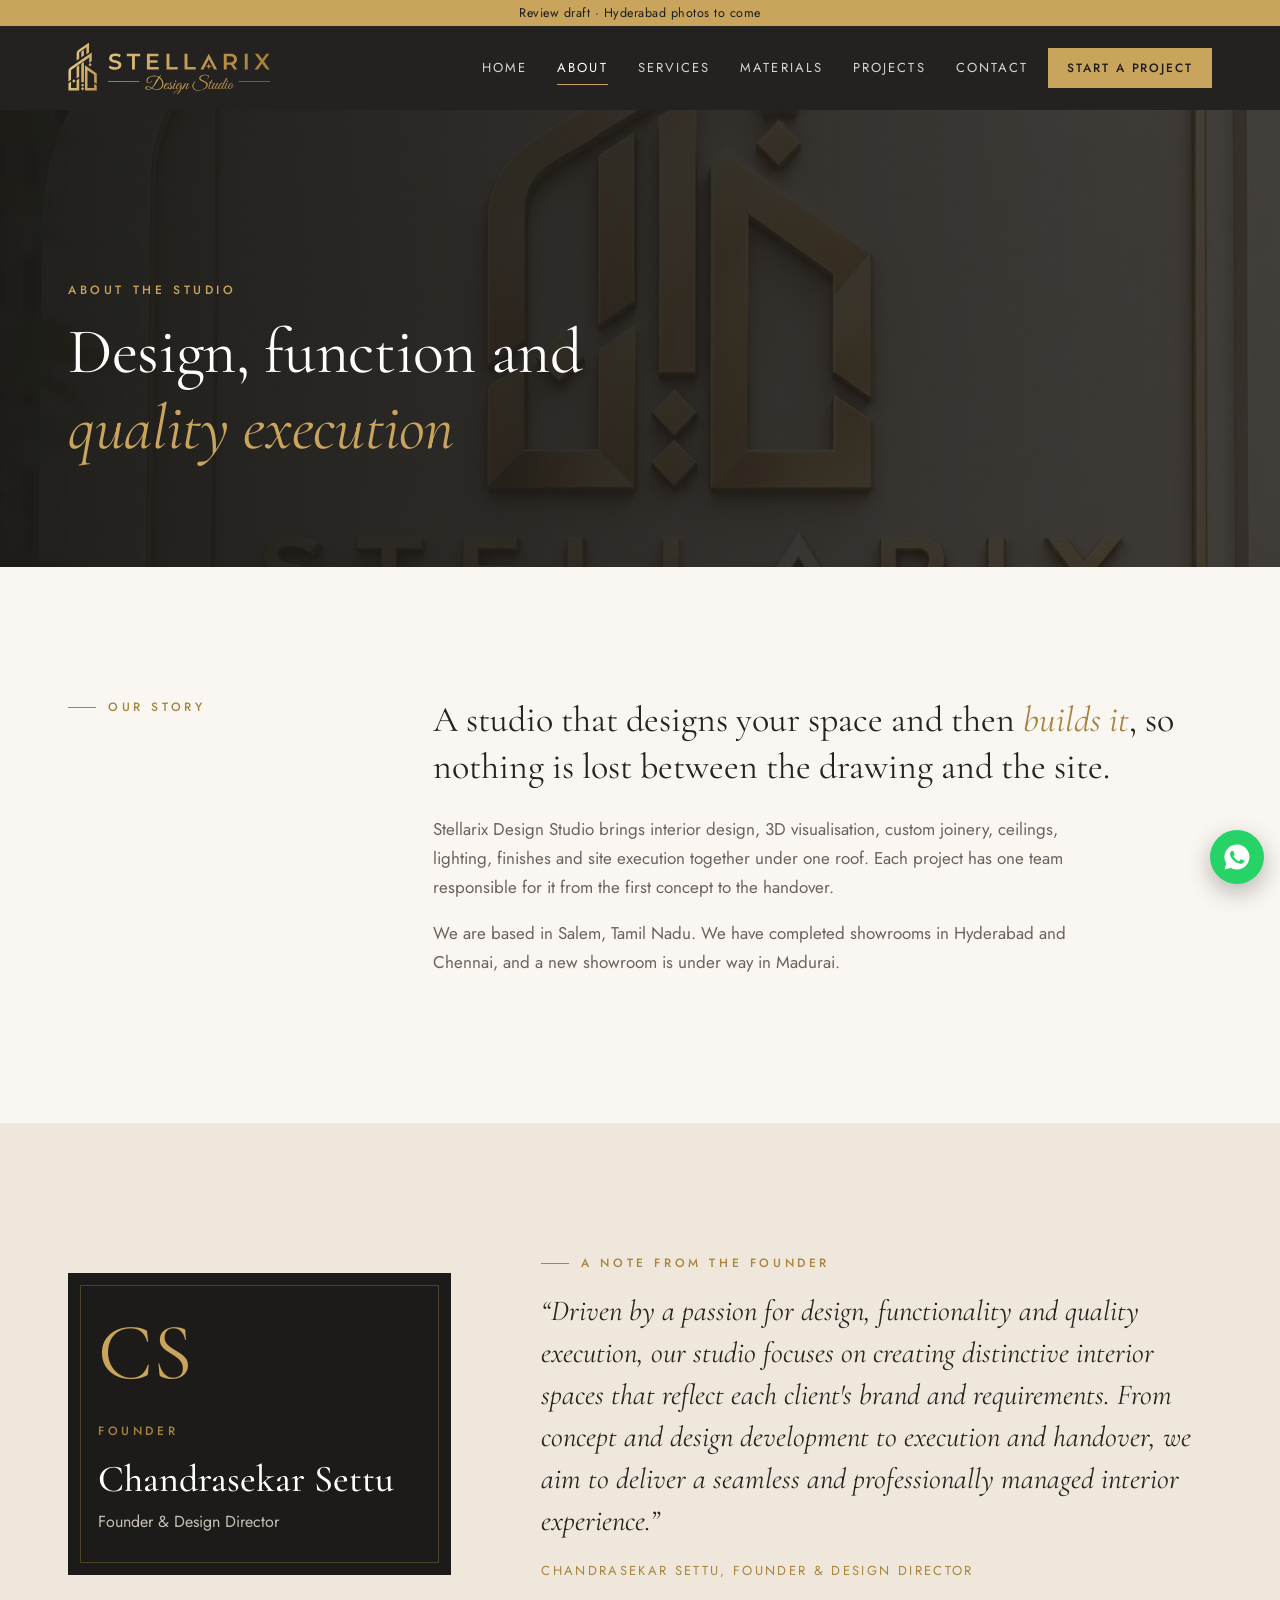
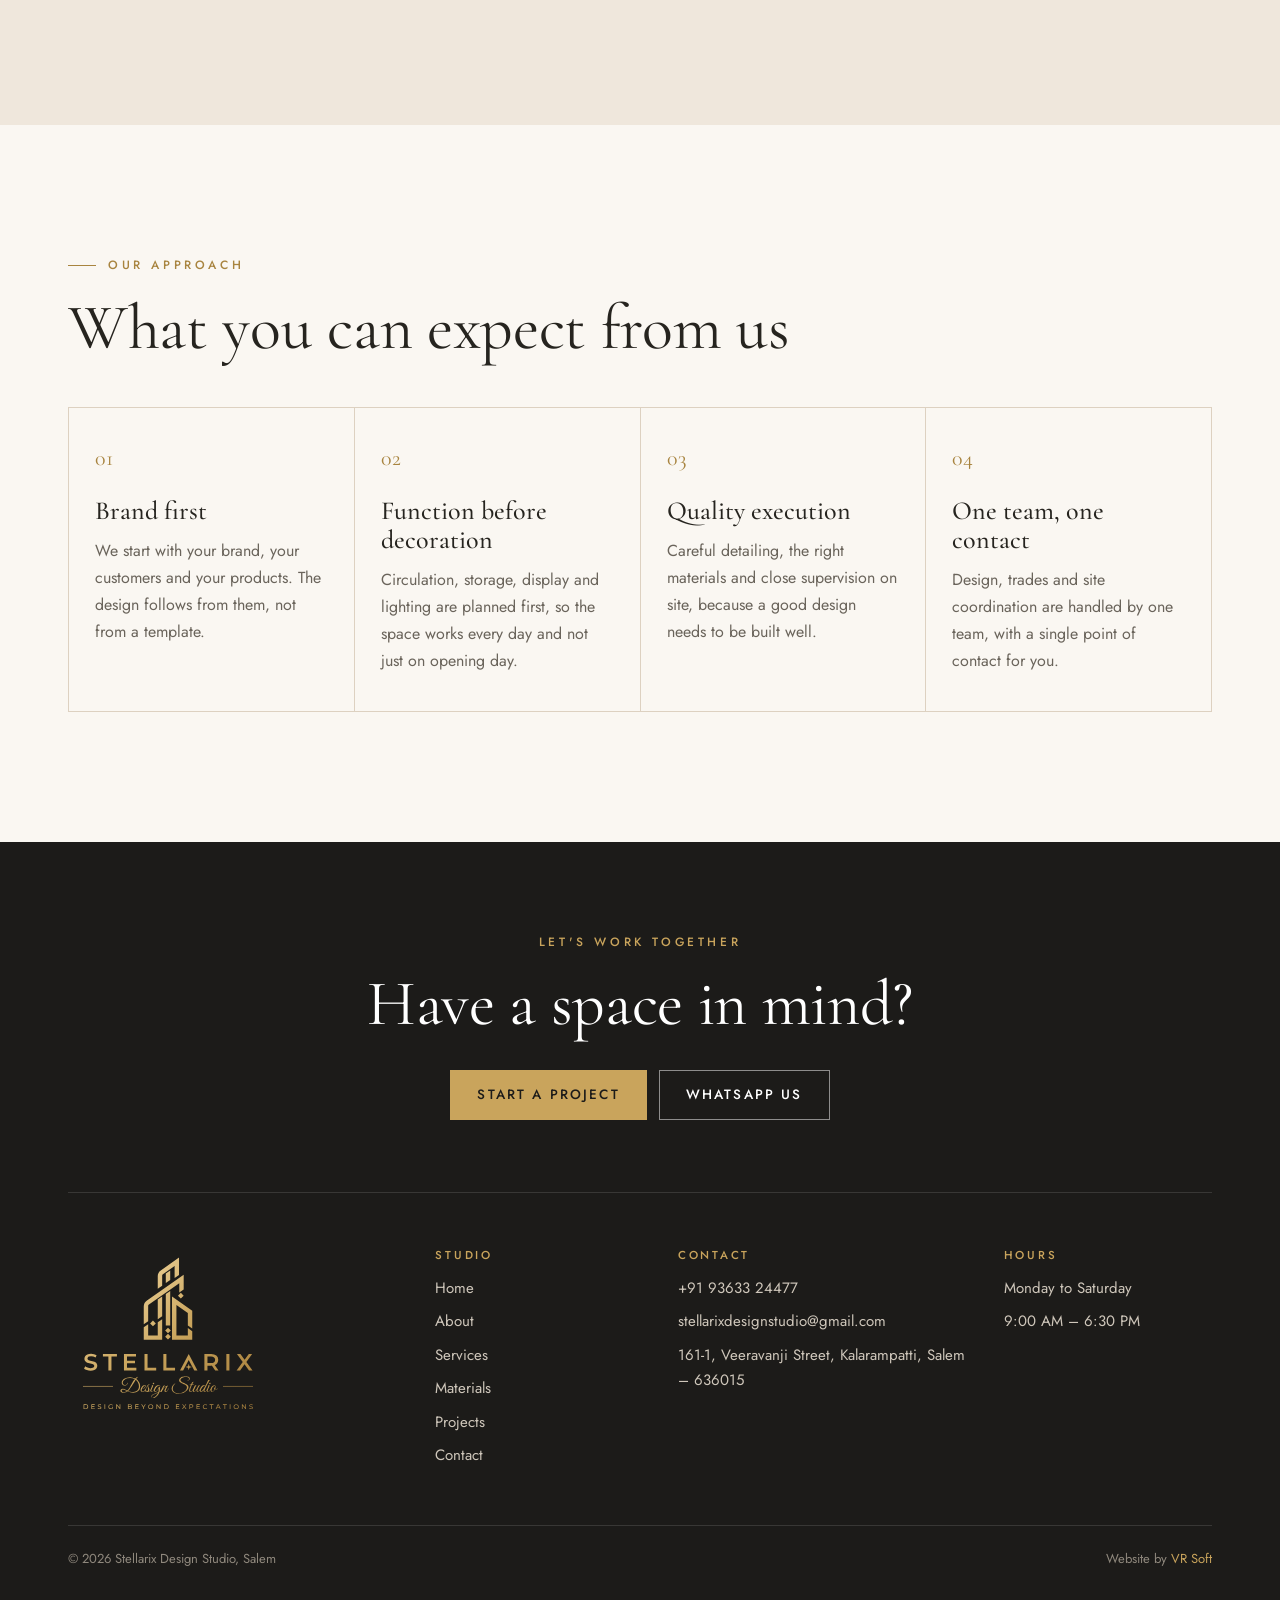
==== about.html @ 17a93623 "Motion v2: logo-draw intro (once per session), word-by-word headings, parallax depth, hero pointer d" ====
<!doctype html>
<html lang="en">
<head>
<meta charset="utf-8">
<meta name="viewport" content="width=device-width,initial-scale=1">
<title>About the studio | Stellarix Design Studio, Salem</title>
<meta name="description" content="Meet Stellarix Design Studio and founder Chandrasekar Settu. One team for design, execution and handover.">
<meta name="robots" content="noindex, nofollow">
<meta property="og:title" content="About the studio | Stellarix Design Studio, Salem">
<meta property="og:description" content="Meet Stellarix Design Studio and founder Chandrasekar Settu. One team for design, execution and handover.">
<meta property="og:image" content="assets/img/og.jpg">
<meta name="theme-color" content="#1c1b19">
<link rel="icon" type="image/svg+xml" href="assets/img/favicon.svg">
<link rel="icon" type="image/png" sizes="64x64" href="assets/img/favicon-64.png">
<link rel="apple-touch-icon" href="assets/img/apple-touch-icon.png">
<link rel="preconnect" href="https://fonts.googleapis.com">
<link rel="preconnect" href="https://fonts.gstatic.com" crossorigin>
<link rel="stylesheet" href="https://fonts.googleapis.com/css2?family=Jost:wght@300;400;500&family=Cormorant+Garamond:ital,wght@0,400;0,500;1,400;1,500&display=swap">
<link rel="stylesheet" href="assets/site.css?v=7">
<script>(function(d){d.classList.add('js');try{if(!sessionStorage.getItem('sx-intro')&&!matchMedia('(prefers-reduced-motion: reduce)').matches){d.classList.add('intro');sessionStorage.setItem('sx-intro','1')}}catch(e){}})(document.documentElement)</script>
</head>
<body class="pg-about">
<div class="loader" aria-hidden="true"><svg class="loader-mark" viewBox="10 6 386 648"><path pathLength="1" d="M124 252 L124 153.8 Q124 125.8 147.30 110.26 L288 11 L288 146.2 L254 170 L254 76.3 L163.82 139.62 Q158 143.5 158 150.5 L158 228.2 Z M186 133.9 L220 110.1 L220 184.8 L186 208.6 Z M16 528 L16 390.3 Q16 360.3 40.96 343.65 L324 144.7 L324 258.2 L290 282 L290 210 L55.82 374.12 Q50 378 50 385 L50 504.2 Z M124 336.2 L158 312.4 L158 464.9 L124 488.7 Z M186 292.8 L220 269 L220 538 L186 538 Z M234 312.8 L390 422 L390 561.2 L356 537.4 L356 439.7 L268 378.1 L268 614 L356 614 L356 557.4 L390 581.2 L390 648 L234 648 Z M16 551 L50 527.2 L50 614 L124 614 L124 511.7 L158 487.9 L158 648 L16 648 Z M302 284 L324 306 L302 328 L280 306 Z M87 499 L109 521 L87 543 L65 521 Z M203 554 L225 576 L203 598 L181 576 Z M203 602 L225 624 L203 646 L181 624 Z"/></svg><span class="loader-name">STELLARIX</span></div>
<div class="progress" aria-hidden="true"></div>
<a class="skip" href="#main">Skip to content</a>
<div class="draft">Review draft · Hyderabad photos to come</div>
<header class="hdr">
  <div class="wrap hdr-in">
    <a class="brand" href="index.html" aria-label="Stellarix Design Studio, home"><img class="logo-h" src="assets/img/logo-horizontal.svg" width="828" height="212" alt="Stellarix Design Studio"></a>
    <nav class="nav" aria-label="Main"><a href="index.html">Home</a><a href="about.html" aria-current="page">About</a><a href="services.html">Services</a><a href="materials.html">Materials</a><a href="projects.html">Projects</a><a href="contact.html">Contact</a></nav>
    <a class="btn btn-gold btn-sm hdr-cta" href="contact.html">Start a project</a>
    <button class="burger" type="button" aria-label="Open menu" aria-expanded="false" aria-controls="menu"><span></span><span></span></button>
  </div>
</header>
<div class="menu" id="menu" hidden>
  <nav aria-label="Mobile"><a href="index.html">Home</a><a href="about.html" aria-current="page">About</a><a href="services.html">Services</a><a href="materials.html">Materials</a><a href="projects.html">Projects</a><a href="contact.html">Contact</a></nav>
  <div class="menu-foot"><a href="tel:+919363324477">+91 93633 24477</a><a href="https://wa.me/919363324477">WhatsApp us</a></div>
</div>
<main id="main">
<section class="page-head">
  <div class="page-head-img" aria-hidden="true"><img src="assets/img/logo-sign-1254.webp" alt=""></div>
  <div class="wrap">
    <p class="eyebrow rise" style="--d:.1s">About the studio</p>
    <h1 class="display"><span class="line"><span class="rise" style="--d:.2s">Design, function and</span></span><span class="line"><span class="rise" style="--d:.35s"><em>quality execution</em></span></span></h1>
  </div>
</section>

<section class="sec">
  <div class="wrap intro-grid">
    <p class="eyebrow reveal">Our story</p>
    <div>
      <p class="statement reveal">A studio that designs your space and then <em>builds it</em>, so nothing is lost between the drawing and the site.</p>
      <p class="lead-muted reveal">Stellarix Design Studio brings interior design, 3D visualisation, custom joinery, ceilings, lighting, finishes and site execution together under one roof. Each project has one team responsible for it from the first concept to the handover.</p>
      <p class="lead-muted reveal">We are based in Salem, Tamil Nadu. We have completed showrooms in Hyderabad and Chennai, and a new showroom is under way in Madurai.</p>
    </div>
  </div>
</section>

<section class="sec sec-sand">
  <div class="wrap founder-block">
    <div class="founder-card reveal">
      <div class="founder-mono" aria-hidden="true">CS</div>
      <p class="eyebrow">Founder</p>
      <h2 class="display-sm">Chandrasekar Settu</h2>
      <p class="founder-role">Founder &amp; Design Director</p>
    </div>
    <div>
      <p class="eyebrow reveal">A note from the founder</p>
      <blockquote class="quote reveal">“Driven by a passion for design, functionality and quality execution, our studio focuses on creating distinctive interior spaces that reflect each client's brand and requirements. From concept and design development to execution and handover, we aim to deliver a seamless and professionally managed interior experience.”</blockquote>
      <p class="quote-by reveal">Chandrasekar Settu, Founder &amp; Design Director</p>
    </div>
  </div>
</section>

<section class="sec">
  <div class="wrap">
    <div class="sec-head"><p class="eyebrow reveal">Our approach</p><h2 class="display reveal">What you can expect from us</h2></div>
    <div class="values">
      <article class="value reveal"><span class="num">01</span><h3>Brand first</h3><p>We start with your brand, your customers and your products. The design follows from them, not from a template.</p></article>
      <article class="value reveal" style="--d:.1s"><span class="num">02</span><h3>Function before decoration</h3><p>Circulation, storage, display and lighting are planned first, so the space works every day and not just on opening day.</p></article>
      <article class="value reveal" style="--d:.2s"><span class="num">03</span><h3>Quality execution</h3><p>Careful detailing, the right materials and close supervision on site, because a good design needs to be built well.</p></article>
      <article class="value reveal" style="--d:.3s"><span class="num">04</span><h3>One team, one contact</h3><p>Design, trades and site coordination are handled by one team, with a single point of contact for you.</p></article>
    </div>
  </div>
</section>

</main>
<footer class="ftr">
  <div class="wrap">
    <div class="ftr-cta reveal">
      <p class="eyebrow">Let's work together</p>
      <h2 class="display">Have a space in mind?</h2>
      <div class="btns"><a class="btn btn-gold" href="contact.html">Start a project</a><a class="btn btn-line" href="https://wa.me/919363324477">WhatsApp us</a></div>
    </div>
    <div class="ftr-grid">
      <div><img class="logo-stacked" src="assets/img/logo-stacked.svg" width="1000" height="854" alt="Stellarix Design Studio: Design Beyond Expectations"></div>
      <div><h3>Studio</h3><ul><li><a href="index.html">Home</a></li><li><a href="about.html">About</a></li><li><a href="services.html">Services</a></li><li><a href="materials.html">Materials</a></li><li><a href="projects.html">Projects</a></li><li><a href="contact.html">Contact</a></li></ul></div>
      <div><h3>Contact</h3><ul><li><a href="tel:+919363324477">+91 93633 24477</a></li><li><a href="mailto:stellarixdesignstudio@gmail.com">stellarixdesignstudio@gmail.com</a></li><li>161-1, Veeravanji Street, Kalarampatti, Salem – 636015</li></ul></div>
      <div><h3>Hours</h3><ul><li>Monday to Saturday</li><li>9:00 AM – 6:30 PM</li></ul></div>
    </div>
    <div class="ftr-base"><span>© <span data-year>2026</span> Stellarix Design Studio, Salem</span><span>Website by <a href="https://vrsoft.in">VR Soft</a></span></div>
  </div>
</footer>
<a class="fab" href="https://wa.me/919363324477" aria-label="Chat on WhatsApp"><svg viewBox="0 0 24 24" aria-hidden="true"><path d="M12 2a10 10 0 0 0-8.6 15.1L2 22l5-1.3A10 10 0 1 0 12 2zm5.3 14.1c-.2.6-1.3 1.2-1.8 1.2-.5.1-1 .2-3.3-.7-2.8-1.1-4.5-3.9-4.7-4.1-.1-.2-1.1-1.5-1.1-2.8s.7-2 1-2.3c.2-.3.5-.3.7-.3h.5c.2 0 .4 0 .6.5l.8 2c.1.2.1.4 0 .5l-.3.5-.4.4c-.1.1-.3.3-.1.6.2.3.8 1.3 1.7 2.1 1.2 1 2.1 1.3 2.4 1.5.3.1.5.1.6-.1l.9-1.1c.2-.3.4-.2.7-.1l1.9.9c.3.1.5.2.5.3.1.2.1.7-.1 1.4z"/></svg></a>
<script src="assets/site.js?v=7" defer></script>
</body>
</html>
---- assets/site.css ----
/* Stellarix Design Studio: charcoal, warm sand and gold, from the studio sign. Mobile-first, no frameworks. */
:root {
  --char: #1c1b19; --char-2: #262420; --char-3: #312e29; --gold: #c9a45c; --gold-2: #a8843f; --gold-soft: rgba(201, 164, 92, .28);
  --sand: #efe7dc; --sand-2: #e2d5c2; --paper: #faf7f2; --ink: #26241f; --ink-2: #6a645b; --line: #ddd1c1; --line-dk: rgba(255, 255, 255, .12);
  --serif: 'Cormorant Garamond', Georgia, serif; --sans: 'Jost', system-ui, sans-serif;
  --ease: cubic-bezier(.2, .7, .1, 1); --hdr: 68px;
}
@view-transition { navigation: auto; }
::view-transition-old(root), ::view-transition-new(root) { animation-duration: .35s; }

*, *::before, *::after { box-sizing: border-box; }
html { scroll-behavior: smooth; scroll-padding-top: calc(var(--hdr) + 12px); -webkit-text-size-adjust: 100%; }
body { margin: 0; font: 400 16px/1.7 var(--sans); color: var(--ink); background: var(--paper); overflow-x: hidden; }
img { max-width: 100%; height: auto; display: block; }
a { color: inherit; }
h1, h2, h3 { margin: 0; font-weight: 500; line-height: 1.12; }
p { margin: 0 0 1em; }
.wrap { width: 100%; max-width: 1200px; margin: 0 auto; padding: 0 16px; }
.skip { position: absolute; left: -999px; top: 8px; z-index: 100; background: var(--gold); color: var(--char); padding: 8px 14px; }
.skip:focus { left: 8px; }
a:focus-visible, button:focus-visible, summary:focus-visible { outline: 2px solid var(--gold); outline-offset: 3px; }

.draft { position: relative; z-index: 60; background: var(--gold); color: var(--char); font-size: 12.5px; text-align: center; padding: 0 16px; height: 26px; line-height: 26px; white-space: nowrap; overflow: hidden; text-overflow: ellipsis; letter-spacing: .04em; }

/* Type */
.eyebrow { font-size: 12px; letter-spacing: .3em; text-transform: uppercase; color: var(--gold-2); margin: 0 0 16px; font-weight: 500; }
.sec-dark .eyebrow, .hero .eyebrow, .page-head .eyebrow, .case-hero .eyebrow, .ftr .eyebrow { color: var(--gold); }
.display { font-family: var(--serif); font-weight: 400; font-size: clamp(36px, 7vw, 64px); letter-spacing: -.005em; }
.display em, .statement em { font-style: italic; color: var(--gold-2); }
.sec-dark .display em, .hero .display em, .page-head .display em, .case-hero .display em { color: var(--gold); }
.display-sm { font-family: var(--serif); font-weight: 500; font-size: clamp(28px, 4.4vw, 38px); }
.statement { font-family: var(--serif); font-size: clamp(24px, 3.6vw, 36px); line-height: 1.3; margin-bottom: 24px; }
.statement.narrow { max-width: 30em; }
.lead-muted { color: var(--ink-2); font-size: 17px; max-width: 38em; }
.link-arrow { display: inline-flex; gap: 10px; align-items: center; text-decoration: none; font-size: 14px; letter-spacing: .16em; text-transform: uppercase; color: var(--gold-2); border-bottom: 1px solid currentColor; padding-bottom: 4px; }
.link-arrow span { transition: transform .3s var(--ease); }
.link-arrow:hover span { transform: translateX(6px); }
.num { font-family: var(--serif); color: var(--gold-2); font-size: 22px; }

/* Buttons */
.btns { display: flex; flex-wrap: wrap; gap: 12px; }
.btn { position: relative; display: inline-flex; align-items: center; justify-content: center; min-height: 50px; padding: 0 26px; border-radius: 0;
  font: 500 13.5px var(--sans); letter-spacing: .16em; text-transform: uppercase; text-decoration: none; border: 1px solid transparent; cursor: pointer;
  overflow: hidden; isolation: isolate; transition: color .35s var(--ease), border-color .35s; }
.btn::before { content: ""; position: absolute; inset: 0; z-index: -1; transform: scaleX(0); transform-origin: right; transition: transform .45s var(--ease); }
.btn:hover::before { transform: scaleX(1); transform-origin: left; }
.btn-sm { min-height: 40px; padding: 0 18px; font-size: 12px; }
.btn-gold { background: var(--gold); color: var(--char); }
.btn-gold::before { background: #fff; }
.btn-line { border-color: rgba(255, 255, 255, .5); color: #fff; }
.btn-line::before { background: var(--gold); }
.btn-line:hover { color: var(--char); border-color: var(--gold); }
.btn-line-dark { border-color: var(--char); color: var(--char); background: transparent; }
.btn-line-dark::before { background: var(--char); }
.btn-line-dark:hover { color: #fff; }

/* Header */
.hdr { position: sticky; top: 0; z-index: 50; background: rgba(28, 27, 25, .97); color: #fff; transition: background .4s, box-shadow .4s; }
.has-hero .hdr { position: fixed; left: 0; right: 0; top: auto; background: transparent; }
.has-hero .draft + .hdr { top: 26px; }
.hdr.is-solid, .has-hero .hdr.is-solid { background: rgba(28, 27, 25, .96); box-shadow: 0 8px 30px rgba(0, 0, 0, .18); top: 0; }
.hdr-in { display: flex; align-items: center; gap: 20px; height: var(--hdr); }
.brand { text-decoration: none; margin-right: auto; }
.wm { display: inline-flex; flex-direction: column; line-height: 1.05; }
.wm-name { font-size: 19px; letter-spacing: .34em; font-weight: 400; }
.wm-sub { font-size: 9px; letter-spacing: .47em; color: var(--gold); margin-top: 4px; }
.wm-lg .wm-name { font-size: 26px; }
.wm-lg .wm-sub { font-size: 11px; }
.nav { display: none; gap: 30px; font-size: 13px; letter-spacing: .16em; text-transform: uppercase; }
.nav a { position: relative; text-decoration: none; opacity: .82; padding: 6px 0; transition: opacity .3s; }
.nav a::after { content: ""; position: absolute; left: 0; right: 0; bottom: 0; height: 1px; background: var(--gold); transform: scaleX(0); transform-origin: right; transition: transform .4s var(--ease); }
.nav a:hover, .nav a[aria-current] { opacity: 1; }
.nav a:hover::after, .nav a[aria-current]::after { transform: scaleX(1); transform-origin: left; }
.hdr-cta { display: none; }
.burger { width: 44px; height: 44px; background: none; border: 0; cursor: pointer; display: grid; place-content: center; gap: 7px; padding: 0; }
.burger span { display: block; width: 26px; height: 1.5px; background: #fff; transition: transform .4s var(--ease); }
.burger[aria-expanded="true"] span:first-child { transform: translateY(4.25px) rotate(45deg); }
.burger[aria-expanded="true"] span:last-child { transform: translateY(-4.25px) rotate(-45deg); }

/* Mobile menu */
.menu { position: fixed; inset: 0; z-index: 45; background: var(--char); color: #fff; display: flex; flex-direction: column; justify-content: center; padding: 90px 28px 40px;
  opacity: 0; visibility: hidden; transition: opacity .4s var(--ease), visibility .4s; }
.menu[hidden] { display: flex; }
.menu.is-open { opacity: 1; visibility: visible; }
.menu nav { display: grid; gap: 6px; }
.menu nav a { font-family: var(--serif); font-size: 44px; text-decoration: none; opacity: 0; transform: translateY(20px); transition: opacity .5s var(--ease), transform .5s var(--ease), color .3s; }
.menu nav a[aria-current], .menu nav a:hover { color: var(--gold); }
.menu.is-open nav a { opacity: 1; transform: none; }
.menu.is-open nav a:nth-child(2) { transition-delay: .05s; } .menu.is-open nav a:nth-child(3) { transition-delay: .1s; }
.menu.is-open nav a:nth-child(4) { transition-delay: .15s; } .menu.is-open nav a:nth-child(5) { transition-delay: .2s; }
.menu-foot { display: grid; gap: 8px; margin-top: 40px; padding-top: 24px; border-top: 1px solid var(--line-dk); color: var(--gold); }
.menu-foot a { text-decoration: none; }
body.menu-open { overflow: hidden; }

/* Hero (home) */
.hero { position: relative; min-height: 100vh; min-height: 100svh; display: flex; align-items: flex-end; color: #fff; background: var(--char); overflow: hidden; }
.hero-slides, .slide { position: absolute; inset: 0; }
.slide { opacity: 0; transition: opacity 1.6s ease; }
.slide.is-on { opacity: 1; }
.slide img { width: 100%; height: 100%; object-fit: cover; transform: scale(1.12); }
.slide.is-on img { animation: kenburns 9s linear forwards; }
@keyframes kenburns { from { transform: scale(1.12) translate3d(0, 0, 0); } to { transform: scale(1.01) translate3d(-1%, -1%, 0); } }
.hero-shade { position: absolute; inset: 0; background: linear-gradient(90deg, rgba(20, 19, 17, .72) 0%, rgba(20, 19, 17, .35) 55%, rgba(20, 19, 17, 0) 85%), linear-gradient(180deg, rgba(20, 19, 17, .55) 0%, rgba(20, 19, 17, .1) 30%, rgba(20, 19, 17, .6) 75%, rgba(20, 19, 17, .9) 100%); }
.hero .eyebrow, .case-hero .eyebrow { text-shadow: 0 1px 12px rgba(0, 0, 0, .6); }
.hero-in { position: relative; padding-top: 140px; padding-bottom: 110px; }
.hero-title { font-size: clamp(50px, 12vw, 116px); line-height: .98; margin-bottom: 26px; }
.hero-lead { font-size: 18px; font-weight: 300; color: #e6dfd4; max-width: 30em; margin-bottom: 32px; }
.hero-dots { position: absolute; left: 16px; bottom: 36px; display: flex; gap: 8px; }
.hero-dots span { width: 26px; height: 2px; background: rgba(255, 255, 255, .3); position: relative; overflow: hidden; }
.hero-dots span.is-on::after { content: ""; position: absolute; inset: 0; background: var(--gold); transform-origin: left; animation: dot 6s linear forwards; }
@keyframes dot { from { transform: scaleX(0); } to { transform: scaleX(1); } }
.scroll-cue { position: absolute; right: 22px; bottom: 28px; width: 1px; height: 64px; background: rgba(255, 255, 255, .25); overflow: hidden; }
.scroll-cue span { position: absolute; left: 0; top: -40%; width: 1px; height: 40%; background: var(--gold); animation: cue 2.2s var(--ease) infinite; }
@keyframes cue { to { top: 100%; } }

/* Text rise (on load) */
.line { display: block; overflow: hidden; padding-bottom: .06em; }
.js .rise { display: inline-block; opacity: 0; transform: translateY(105%); animation: rise 1.1s var(--ease) forwards; animation-delay: var(--d, 0s); }
.js p.rise, .js div.rise { display: block; transform: translateY(24px); }
@keyframes rise { to { opacity: 1; transform: none; } }

/* Scroll reveals */
.js .reveal { opacity: 0; transform: translateY(34px); transition: opacity 1s var(--ease), transform 1s var(--ease); transition-delay: var(--d, 0s); }
.js .reveal.in { opacity: 1; transform: none; }
.img-reveal { position: relative; overflow: hidden; display: block; background: transparent; }
.img-reveal img { width: 100%; height: 100%; object-fit: cover; transition: transform 1.2s var(--ease); }
.js .img-reveal > img, .js .img-reveal > span { clip-path: inset(100% 0 0 0); transform: scale(1.18); transition: clip-path 1.3s var(--ease), transform 1.8s var(--ease); transition-delay: var(--d, 0s); }
.js .img-reveal.in > img, .js .img-reveal.in > span { clip-path: inset(0 0 0 0); transform: scale(1); }
a.img-reveal:hover img, .js a.img-reveal.in:hover img { transform: scale(1.04); transition-duration: .8s; transition-delay: 0s; }

/* Sections */
.sec { padding: 80px 0; }
.sec-dark { background: var(--char); color: #fff; }
.sec-dark .lead-muted, .sec-dark p { color: #cfc7bb; }
.sec-sand { background: var(--sand); }
.sec-head { margin-bottom: 44px; }
.split-head { display: flex; flex-wrap: wrap; align-items: flex-end; justify-content: space-between; gap: 20px; }
.intro-grid { display: grid; gap: 8px; }

/* Featured */
.feat-grid { display: grid; gap: 16px; }
.feat-main { aspect-ratio: 3 / 4; }
.feat-side { display: grid; gap: 24px; align-content: start; }
.feat-side .img-reveal { aspect-ratio: 4 / 3; }
.feat-text p { margin: 18px 0 24px; }
.facts { display: grid; grid-template-columns: repeat(3, 1fr); gap: 12px; margin: 0; padding: 18px 0; border-top: 1px solid var(--gold-soft); border-bottom: 1px solid var(--gold-soft); }
.facts dt { font-size: 11px; letter-spacing: .22em; text-transform: uppercase; color: var(--gold); margin-bottom: 4px; }
.facts dd { margin: 0; font-size: 14.5px; }
.facts-col { grid-template-columns: 1fr; gap: 0; padding: 0; align-content: start; }
.facts-col div { padding: 14px 0; border-bottom: 1px solid var(--line); }
.facts-col dt { color: var(--gold-2); }
.facts-col dd { font-size: 17px; }

/* Marquee */
.marquee { overflow: hidden; background: var(--char-2); color: #d6cec2; border-top: 1px solid var(--line-dk); border-bottom: 1px solid var(--line-dk); padding: 22px 0; }
.marquee-track { display: flex; width: max-content; animation: marq 40s linear infinite; }
.marquee span { font-family: var(--serif); font-size: clamp(22px, 3vw, 32px); font-style: italic; padding: 0 28px; white-space: nowrap; display: inline-flex; align-items: center; gap: 56px; }
.marquee span::after { content: "✦"; font-style: normal; font-size: 12px; color: var(--gold); margin-left: 28px; }
@keyframes marq { to { transform: translateX(-50%); } }

/* Pillars / values */
.pillars, .values { display: grid; gap: 1px; background: var(--line); border: 1px solid var(--line); }
.pillar, .value { background: var(--paper); padding: 32px 26px 36px; transition: background .4s; }
.pillar:hover, .value:hover { background: #fff; }
.pillar h3, .value h3 { font-family: var(--serif); font-size: 26px; margin: 18px 0 12px; }
.pillar p, .value p { color: var(--ink-2); margin: 0; }

/* Expertise */
.expertise { display: grid; gap: 40px; align-items: center; }
.exp-img { aspect-ratio: 4 / 5; }
.ticks { list-style: none; padding: 0; margin: 26px 0; display: grid; gap: 12px; }
.ticks li { position: relative; padding-left: 30px; }
.ticks li::before { content: ""; position: absolute; left: 0; top: .72em; width: 18px; height: 1px; background: var(--gold-2); }
.also { color: var(--ink-2); }

/* Process */
.process { list-style: none; padding: 0; margin: 0; display: grid; gap: 0; position: relative; }
.process::before, .process::after { content: ""; position: absolute; left: 19px; top: 10px; bottom: 10px; width: 1px; background: var(--line); }
.sec-dark .process::before { background: var(--line-dk); }
.process::after { background: var(--gold); transform-origin: top; transform: scaleY(var(--p, 0)); transition: transform .2s linear; }
.process li { position: relative; padding: 0 0 36px 64px; }
.step-n { position: absolute; left: 0; top: 0; width: 40px; height: 40px; border-radius: 50%; display: grid; place-items: center; background: var(--paper); border: 1px solid var(--gold);
  color: var(--gold-2); font-family: var(--serif); font-size: 17px; z-index: 1; }
.sec-dark .step-n { background: var(--char); color: var(--gold); }
.process h3 { font-family: var(--serif); font-size: 26px; margin: 4px 0 8px; }
.process p { color: var(--ink-2); margin: 0; max-width: 34em; }
.sec-dark .process p { color: #c8c0b4; }

/* Cities */
.city-row { display: grid; border-top: 1px solid var(--line-dk); }
.city { display: flex; flex-wrap: wrap; align-items: baseline; justify-content: space-between; gap: 8px; padding: 26px 0; border-bottom: 1px solid var(--line-dk); text-decoration: none; }
.city-name { font-family: var(--serif); font-size: clamp(38px, 7vw, 72px); line-height: 1; transition: color .4s, transform .5s var(--ease); }
.city-meta { font-size: 12.5px; letter-spacing: .2em; text-transform: uppercase; color: var(--gold); }
.city:hover .city-name { color: var(--gold); transform: translateX(10px); }

/* Page heads */
.page-head { position: relative; background: var(--char); color: #fff; padding: 110px 0 64px; overflow: hidden; }
.page-head-img { position: absolute; inset: 0; opacity: .28; }
.page-head-img img { width: 100%; height: 100%; object-fit: cover; }
.page-head::after { content: ""; position: absolute; inset: 0; background: linear-gradient(90deg, rgba(28, 27, 25, .9), rgba(28, 27, 25, .35)); }
.page-head .wrap { position: relative; z-index: 1; }
.page-head-plain { padding-top: 90px; }
.page-lead { color: #d8d0c4; font-size: 18px; font-weight: 300; max-width: 34em; margin-top: 22px; }

/* Founder */
.founder-block { display: grid; gap: 44px; align-items: center; }
.founder-card { background: var(--char); color: #fff; padding: 40px 30px; position: relative; overflow: hidden; }
.founder-card::before { content: ""; position: absolute; inset: 12px; border: 1px solid var(--gold-soft); pointer-events: none; }
.founder-mono { font-family: var(--serif); font-size: 80px; line-height: 1; color: var(--gold); margin-bottom: 28px; }
.founder-role { color: #c8c0b4; margin: 8px 0 0; }
.quote { font-family: var(--serif); font-size: clamp(22px, 3vw, 29px); line-height: 1.45; margin: 0 0 18px; font-style: italic; position: relative; }
.quote-by { font-size: 13px; letter-spacing: .18em; text-transform: uppercase; color: var(--gold-2); }

/* Services */
.svc-groups { display: grid; gap: 56px; margin-top: 56px; }
.svc-group { display: grid; gap: 22px; border-top: 1px solid var(--line); padding-top: 28px; }
.svc-group-head { display: flex; align-items: baseline; gap: 16px; }
.svc-list { display: grid; gap: 1px; background: var(--line); border: 1px solid var(--line); }
.svc { background: var(--paper); padding: 26px 24px; transition: background .35s; position: relative; }
.svc::before { content: ""; position: absolute; left: 0; top: 0; bottom: 0; width: 2px; background: var(--gold); transform: scaleY(0); transform-origin: bottom; transition: transform .45s var(--ease); }
.svc:hover { background: #fff; }
.svc:hover::before { transform: scaleY(1); transform-origin: top; }
.svc h3 { font-size: 18px; font-weight: 500; margin-bottom: 8px; }
.svc p { color: var(--ink-2); margin: 0; font-size: 15.5px; }

/* FAQ */
.faq-wrap { display: grid; gap: 36px; }
.faq { border-top: 1px solid var(--line); }
.faq details { border-bottom: 1px solid var(--line); }
.faq summary { list-style: none; cursor: pointer; display: flex; justify-content: space-between; gap: 20px; padding: 22px 0; font-size: 18px; font-weight: 500; }
.faq summary::-webkit-details-marker { display: none; }
.faq summary::after { content: "+"; font-family: var(--serif); font-size: 28px; line-height: .8; color: var(--gold-2); transition: transform .4s var(--ease); }
.faq details[open] summary::after { transform: rotate(45deg); }
.faq details > div { padding: 0 0 22px; color: var(--ink-2); }
.faq details[open] > div { animation: faqIn .5s var(--ease); }
@keyframes faqIn { from { opacity: 0; transform: translateY(-8px); } }
.faq p { margin: 0; max-width: 40em; }

/* Projects list */
.proj-list { display: grid; gap: 80px; }
.proj-row { display: grid; gap: 28px; align-items: center; }
.proj-row-img { aspect-ratio: 4 / 5; }
.proj-ph { display: grid; place-items: center; background: linear-gradient(135deg, #34312c, #1f1d1a); color: rgba(201, 164, 92, .85); font-size: 12.5px; letter-spacing: .24em; text-transform: uppercase; text-align: center; padding: 16px; }
.proj-ph .tag { position: absolute; top: 16px; left: 16px; background: var(--gold); color: var(--char); padding: 5px 11px; font-size: 11px; letter-spacing: .16em; }
.proj-meta { font-size: 12.5px; letter-spacing: .2em; text-transform: uppercase; color: var(--gold-2); margin-bottom: 12px; }
.proj-type { color: var(--ink-2); margin: 8px 0 16px; }
.proj-row-txt > p:not(.proj-meta):not(.proj-type) { color: var(--ink-2); font-size: 17px; margin-bottom: 26px; max-width: 32em; }

/* Case study */
.case-hero { position: relative; min-height: 78vh; min-height: 78svh; display: flex; align-items: flex-end; color: #fff; background: var(--char); overflow: hidden; }
.case-hero-img { position: absolute; inset: 0; }
.case-hero-img img { width: 100%; height: 100%; object-fit: cover; animation: kenburns 14s linear forwards; }
.case-hero-in { position: relative; padding-top: 120px; padding-bottom: 64px; }
.case-hero .display { font-size: clamp(48px, 10vw, 104px); line-height: 1; }
.back { display: inline-block; font-size: 13px; letter-spacing: .14em; text-transform: uppercase; text-decoration: none; color: #e5ddd1; margin-bottom: 26px; }
.back:hover { color: var(--gold); }
.case-intro { display: grid; gap: 44px; }
.highlights { display: grid; gap: 40px; }
.hl-img { aspect-ratio: 4 / 5; margin-bottom: 22px; }
.hl h3 { font-family: var(--serif); font-size: 28px; margin-bottom: 10px; }
.hl p { color: var(--ink-2); margin: 0; }
.gal-grid { display: grid; grid-template-columns: 1fr 1fr; gap: 10px; }
.gal-grid a { aspect-ratio: 1; cursor: zoom-in; }
.next-in { display: grid; gap: 6px; }
.next-link { display: flex; align-items: center; justify-content: space-between; gap: 20px; text-decoration: none; padding: 10px 0; }
.next-arrow { font-size: 44px; color: var(--gold); transition: transform .5s var(--ease); }
.next-link:hover .next-arrow { transform: translateX(12px); }
.next-link:hover .display { color: var(--gold); }
.next-link .display { transition: color .4s; }

/* Lightbox */
.lb { border: 0; padding: 0; background: transparent; max-width: 100vw; max-height: 100vh; width: 100vw; height: 100vh; }
.lb::backdrop { background: rgba(12, 11, 10, .95); }
.lb[open] { display: grid; place-items: center; animation: lbIn .35s var(--ease); }
@keyframes lbIn { from { opacity: 0; } }
.lb img { max-width: calc(100vw - 32px); max-height: calc(100vh - 110px); object-fit: contain; }
.lb-cap { position: fixed; left: 16px; right: 16px; bottom: 14px; margin: 0; text-align: center; color: #cfc7bb; font-size: 14px; }
.lb-x, .lb-nav { position: fixed; background: rgba(28, 27, 25, .7); color: #fff; border: 1px solid var(--gold-soft); cursor: pointer; font: 300 30px/1 var(--sans); width: 48px; height: 48px; }
.lb-x { top: 14px; right: 14px; }
.lb-prev { left: 10px; top: 50%; transform: translateY(-50%); }
.lb-next { right: 10px; top: 50%; transform: translateY(-50%); }

/* Contact */
.contact { display: grid; gap: 48px; }
.info { list-style: none; padding: 0; margin: 0; display: grid; gap: 22px; }
.info li { display: grid; gap: 2px; padding-bottom: 20px; border-bottom: 1px solid var(--line); }
.info b { font-size: 11.5px; letter-spacing: .24em; text-transform: uppercase; color: var(--gold-2); font-weight: 500; }
.info a { text-decoration: none; font-size: 19px; overflow-wrap: anywhere; transition: color .3s; }
.info a:hover { color: var(--gold-2); }
.info span { font-size: 17px; }
.next-steps { margin-top: 34px; }
.next-steps ol { margin: 0; padding-left: 20px; color: var(--ink-2); display: grid; gap: 6px; }
.form { background: #fff; padding: 28px 22px; display: grid; gap: 18px; border: 1px solid var(--line); box-shadow: 0 30px 60px -30px rgba(40, 30, 10, .25); }
.form h2 { margin-bottom: 4px; }
.form label { display: grid; gap: 6px; font-size: 13px; letter-spacing: .06em; color: var(--ink-2); }
.opt { color: #9a9387; }
.form input, .form select, .form textarea { font: 16px var(--sans); color: var(--ink); padding: 12px 0; border: 0; border-bottom: 1px solid var(--line); border-radius: 0; background: transparent; width: 100%; transition: border-color .3s; }
.form input:focus, .form select:focus, .form textarea:focus { outline: none; border-bottom-color: var(--gold); }
.err { color: #a12b1f; margin: 0; font-size: 14px; }
.err:empty { display: none; }
.hint { color: var(--ink-2); font-size: 13px; margin: 0; }
.map-sec { position: relative; height: 380px; background: var(--sand-2); }
.map-sec iframe { width: 100%; height: 100%; border: 0; filter: grayscale(.85) contrast(1.05); }
.map-btn { position: absolute; left: 16px; bottom: 16px; }

/* Footer */
.ftr { background: var(--char); color: #cfc7bb; padding: 90px 0 100px; }
.ftr-cta { text-align: center; padding-bottom: 72px; margin-bottom: 56px; border-bottom: 1px solid var(--line-dk); }
.ftr-cta .display { color: #fff; margin-bottom: 30px; }
.ftr-cta .btns { justify-content: center; }
.ftr-grid { display: grid; gap: 34px; }
.ftr .wm-name { color: #fff; }
.ftr-tag { margin-top: 14px; font-family: var(--serif); font-style: italic; font-size: 20px; color: var(--gold); }
.ftr h3 { font-size: 11.5px; letter-spacing: .24em; text-transform: uppercase; color: var(--gold); font-weight: 500; margin-bottom: 14px; }
.ftr ul { list-style: none; padding: 0; margin: 0; display: grid; gap: 8px; font-size: 15px; }
.ftr ul a { text-decoration: none; transition: color .3s; }
.ftr ul a:hover { color: var(--gold); }
.ftr-base { display: flex; flex-wrap: wrap; justify-content: space-between; gap: 10px; margin-top: 56px; padding-top: 22px; border-top: 1px solid var(--line-dk); font-size: 13px; color: #8f887d; }
.ftr-base a { color: var(--gold); text-decoration: none; }

.fab { position: fixed; right: 16px; bottom: 16px; width: 54px; height: 54px; border-radius: 50%; background: #25d366; display: grid; place-items: center; box-shadow: 0 8px 24px rgba(0, 0, 0, .28); z-index: 40; transition: transform .3s var(--ease); }
.fab:hover { transform: scale(1.08); }
.fab svg { width: 30px; height: 30px; fill: #fff; }

@media (min-width: 640px) {
  .wrap { padding: 0 28px; }
  .hero-dots { left: 28px; }
  .pillars, .values { grid-template-columns: 1fr 1fr; }
  .svc-list { grid-template-columns: 1fr 1fr; }
  .gal-grid { grid-template-columns: repeat(3, 1fr); gap: 14px; }
  .form { grid-template-columns: 1fr 1fr; padding: 40px; }
  .form .full { grid-column: 1 / -1; }
  .ftr-grid { grid-template-columns: 1fr 1fr; }
  .map-btn { left: 28px; bottom: 28px; }
}
@media (min-width: 960px) {
  :root { --hdr: 84px; }
  .nav { display: flex; }
  .hdr-cta { display: inline-flex; }
  .burger { display: none; }
  .menu { display: none !important; }
  .sec { padding: 130px 0; }
  .hero-in { padding-bottom: 140px; }
  .intro-grid { grid-template-columns: 1fr 2.4fr; gap: 40px; }
  .feat-grid { grid-template-columns: 1.1fr 1fr; gap: 28px; }
  .feat-side { gap: 36px; }
  .pillars { grid-template-columns: repeat(4, 1fr); }
  .values { grid-template-columns: repeat(4, 1fr); }
  .expertise { grid-template-columns: 1fr 1.1fr; gap: 90px; }
  .process { grid-template-columns: repeat(5, 1fr); gap: 28px; }
  .process::before, .process::after { left: 20px; right: 20px; top: 20px; bottom: auto; width: auto; height: 1px; }
  .process::after { transform-origin: left; transform: scaleX(var(--p, 0)); }
  .process li { padding: 68px 0 0; }
  .city-row { grid-template-columns: repeat(3, 1fr); border-top: 0; gap: 28px; }
  .city { flex-direction: column; border-top: 1px solid var(--line-dk); }
  .page-head { padding: 170px 0 100px; }
  .founder-block { grid-template-columns: .8fr 1.4fr; gap: 90px; }
  .svc-group { grid-template-columns: 260px 1fr; gap: 40px; }
  .faq-wrap { grid-template-columns: 1fr 1.6fr; gap: 80px; }
  .proj-list { gap: 130px; }
  .proj-row { grid-template-columns: 1.1fr 1fr; gap: 80px; }
  .proj-row:nth-child(even) .proj-row-img { order: 2; }
  .case-intro { grid-template-columns: 1fr 2fr; gap: 90px; }
  .highlights { grid-template-columns: repeat(3, 1fr); gap: 32px; }
  .contact { grid-template-columns: 1fr 1.25fr; gap: 90px; align-items: start; }
  .ftr-grid { grid-template-columns: 1.6fr 1fr 1.4fr 1fr; }
  .map-sec { height: 460px; }
}

@media (prefers-reduced-motion: reduce) {
  html { scroll-behavior: auto; }
  *, *::before, *::after { animation-duration: .01ms !important; animation-iteration-count: 1 !important; transition-duration: .01ms !important; transition-delay: 0s !important; }
  .js .reveal, .js .rise { opacity: 1; transform: none; }
  .js .img-reveal > img, .js .img-reveal > span { clip-path: none; transform: none; }
  .slide img { transform: none; }
  .marquee-track { animation: none; }
}

/* Logo (mark + wordmark) */
.logo { display: inline-flex; align-items: center; gap: 12px; }
.logo-mark { height: 40px; width: auto; }
.logo-lg .logo-mark { height: 64px; }
.logo-lg .wm-name { font-size: 26px; }
.logo-lg .wm-sub { font-size: 11px; }
@media (max-width: 380px) { .logo-mark { height: 34px; } .wm-name { font-size: 17px; letter-spacing: .3em; } }

/* Hero: logo slide sits on the right on wide screens so it doesn't clash with the headline */
.slide-logo { background: #cfc4b5; }
@media (min-width: 960px) {
  .slide-logo { background: var(--char); }
  .slide-logo img { position: absolute; right: 0; top: 0; width: 60%; height: 100%; }
}

/* Materials */
.mats { display: grid; gap: 1px; background: var(--line); border: 1px solid var(--line); }
.mat { background: var(--paper); padding: 30px 26px 34px; position: relative; transition: background .4s; }
.mat::after { content: ""; position: absolute; left: 0; right: 0; bottom: 0; height: 2px; background: var(--gold); transform: scaleX(0); transform-origin: left; transition: transform .5s var(--ease); }
.mat:hover { background: #fff; }
.mat:hover::after { transform: scaleX(1); }
.mat-ic { width: 44px; height: 44px; fill: none; stroke: var(--gold-2); stroke-width: 1.4; stroke-linecap: round; stroke-linejoin: round; margin-bottom: 20px; transition: transform .5s var(--ease); }
.mat:hover .mat-ic { transform: translateY(-4px); }
.mat h3 { font-family: var(--serif); font-size: 25px; margin-bottom: 10px; }
.mat p { color: var(--ink-2); margin: 0; font-size: 15.5px; }
.commit { display: grid; gap: 40px; }
.criteria { list-style: none; padding: 0; margin: 0; display: grid; grid-template-columns: 1fr 1fr; gap: 1px; background: var(--line-dk); border: 1px solid var(--line-dk); }
.criteria li { background: var(--char); padding: 22px 20px; font-family: var(--serif); font-size: 22px; color: #fff; transition: background .4s, color .4s; }
.criteria li:hover { background: var(--char-3); color: var(--gold); }
.criteria span { display: block; font-family: var(--sans); font-size: 12px; letter-spacing: .2em; color: var(--gold); margin-bottom: 6px; }
.sign-off { text-align: center; }
.sign-line { font-family: var(--serif); font-size: clamp(34px, 6vw, 60px); line-height: 1.15; margin-bottom: 34px; }
.sign-line em { color: var(--gold-2); }
.mat-teaser { border-top: 1px solid var(--line); }
.mat-teaser-in { display: grid; gap: 24px; align-items: end; }
@media (min-width: 640px) { .mats { grid-template-columns: 1fr 1fr; } .criteria { grid-template-columns: repeat(3, 1fr); } }
@media (min-width: 960px) {
  .mats { grid-template-columns: repeat(4, 1fr); }
  .commit { grid-template-columns: 1fr 1.2fr; gap: 80px; align-items: center; }
  .mat-teaser-in { grid-template-columns: 1.2fr 1fr; gap: 80px; }
}
.commit .display { margin-bottom: 20px; }

/* Vector logo */
.logo-h { height: 44px; width: auto; display: block; }
.logo-stacked { width: 200px; height: auto; }
@media (min-width: 960px) { .logo-h { height: 52px; } }
@media (max-width: 380px) { .logo-h { height: 38px; } }

/* ---------- Motion v2 ---------- */
/* Intro: the mark draws itself once per session, then the curtain lifts */
.loader { display: none; }
.intro .loader { display: grid; place-content: center; justify-items: center; gap: 22px; position: fixed; inset: 0; z-index: 200; background: var(--char);
  animation: curtain 1s var(--ease) 1.85s forwards; }
.loader-mark { width: 92px; height: auto; overflow: visible; }
.loader-mark path { fill: var(--gold); fill-opacity: 0; stroke: var(--gold); stroke-width: 2.2; stroke-dasharray: 1 1; stroke-dashoffset: 1;
  animation: draw 1.35s cubic-bezier(.6, 0, .3, 1) .15s forwards, markfill .5s ease 1.3s forwards; }
.loader-name { color: #fff; font-size: 15px; letter-spacing: .6em; margin-right: -.6em; opacity: 0; animation: nameIn .7s var(--ease) 1.1s forwards; }
@keyframes draw { to { stroke-dashoffset: 0; } }
@keyframes markfill { to { fill-opacity: 1; stroke-opacity: 0; } }
@keyframes nameIn { from { opacity: 0; letter-spacing: .9em; } to { opacity: 1; letter-spacing: .6em; } }
@keyframes curtain { to { transform: translateY(-100%); visibility: hidden; } }
.intro .rise { animation-delay: calc(var(--d, 0s) + 2.1s); }

/* Reading progress */
.progress { position: fixed; top: 0; left: 0; right: 0; height: 2px; z-index: 70; background: var(--gold); transform-origin: left; transform: scaleX(var(--sp, 0)); pointer-events: none; }

/* Header hides on scroll down, returns on scroll up */
.hdr { transition: background .4s, box-shadow .4s, transform .45s var(--ease), top .3s; }
.hdr.is-hidden { transform: translateY(-110%); }

/* Section labels: a short gold line draws in before the text */
.js .eyebrow.reveal { display: flex; align-items: center; align-self: start; gap: 0; }
.js .eyebrow.reveal::before { content: ""; width: 28px; height: 1px; background: currentColor; margin-right: 12px; transform: scaleX(0); transform-origin: left; transition: transform .9s var(--ease) .15s; }
.js .eyebrow.reveal.in::before { transform: scaleX(1); }
.sign-off .eyebrow.reveal, .ftr-cta .eyebrow.reveal { justify-content: center; }

/* Headings rise word by word */
.js .display.reveal.split, .js .statement.reveal.split { opacity: 1; transform: none; }
.split .w { display: inline-block; overflow: hidden; vertical-align: top; padding-bottom: .08em; margin-bottom: -.08em; }
.split .w > span { display: inline-block; transform: translateY(110%); transition: transform 1s var(--ease); transition-delay: calc(var(--i) * 55ms + var(--d, 0s)); }
.split.in .w > span { transform: none; }

/* Depth: frames drift slightly as the page scrolls */
[data-par] { will-change: transform; transform: translate3d(0, var(--py, 0px), 0); }
.hero-slides { transform: translate3d(var(--mx, 0px), calc(var(--hy, 0px) + var(--my, 0px)), 0) scale(1.04); transition: transform .6s var(--ease); }
.hero-in { transform: translate3d(0, var(--ty, 0px), 0); opacity: var(--to, 1); }

/* Magnetic buttons (mouse only) */
.btn { transition: color .35s var(--ease), border-color .35s, transform .4s var(--ease); }

@media (prefers-reduced-motion: reduce) {
  .intro .loader, .loader { display: none; }
  .split .w > span { transform: none; }
  [data-par], .hero-slides, .hero-in { transform: none !important; opacity: 1 !important; }
  .hdr.is-hidden { transform: none; }
}
.page-head-img, .case-hero-img { inset: -70px 0; }
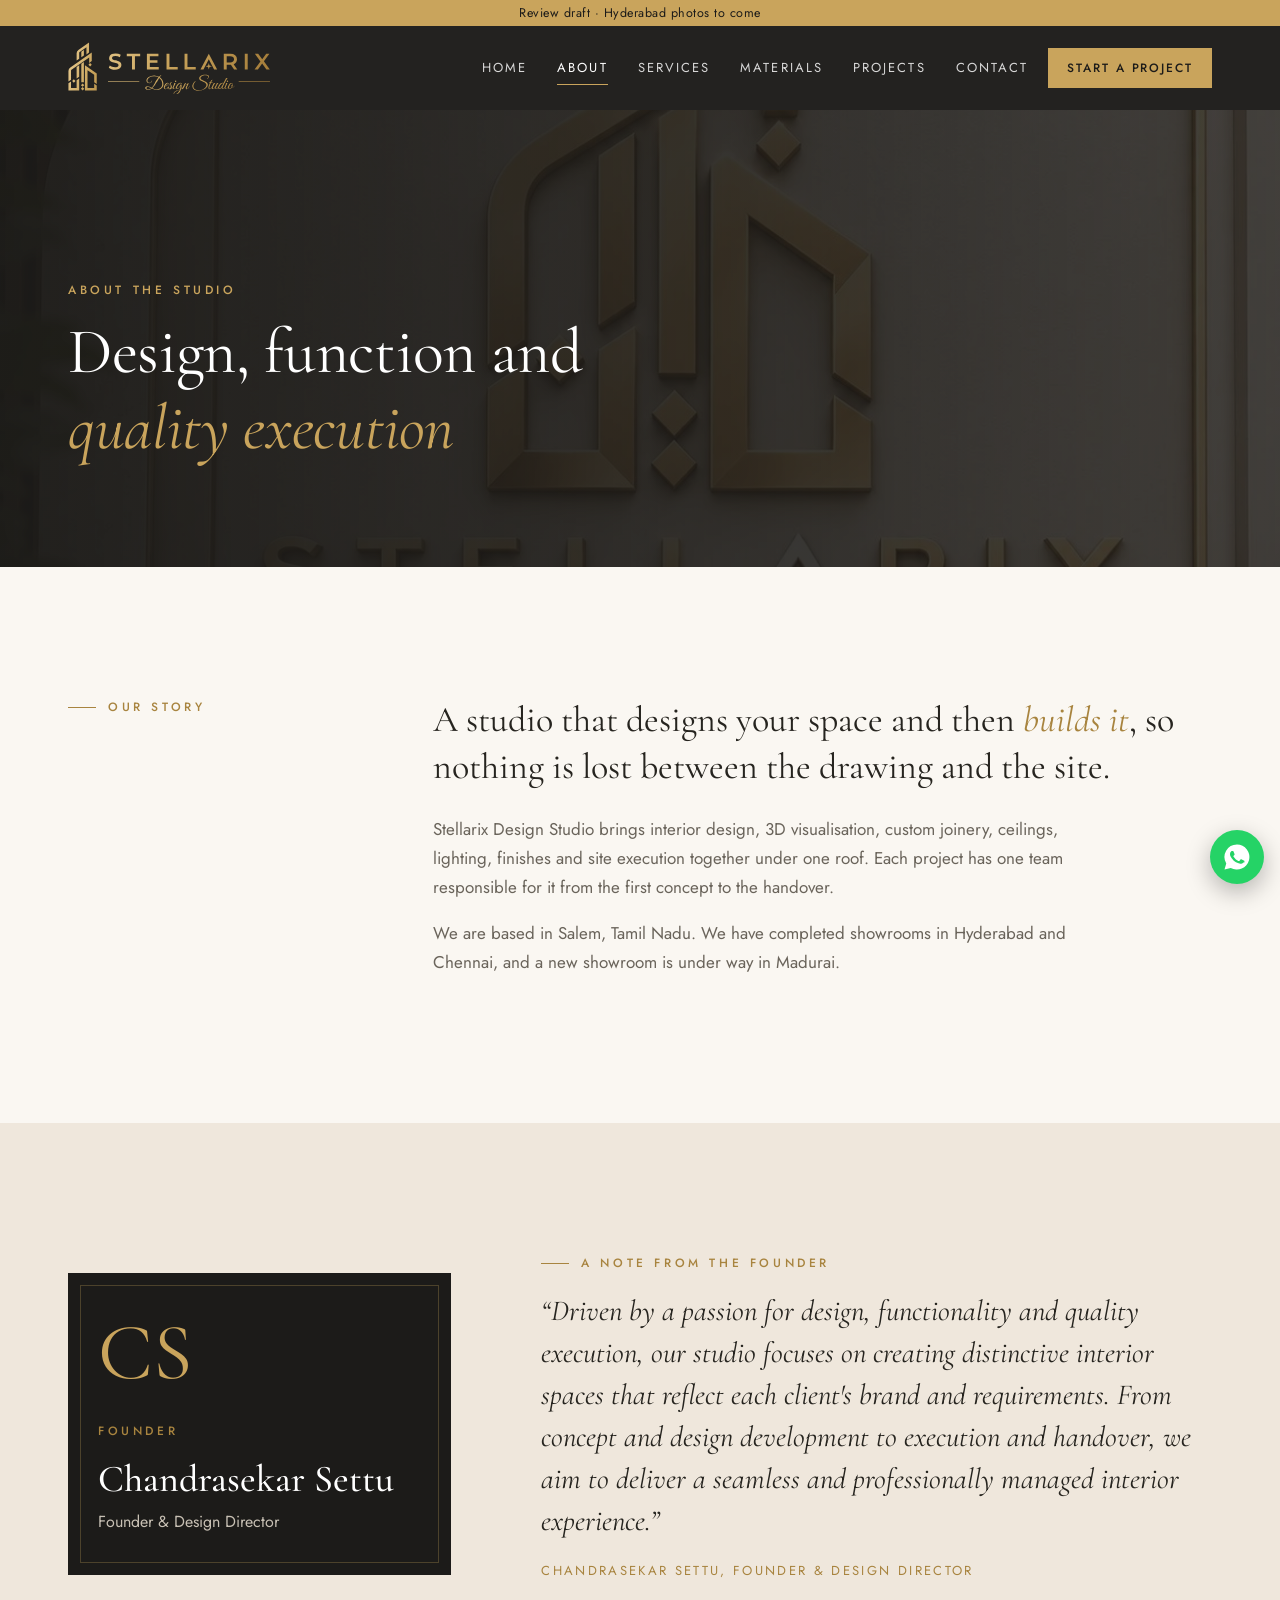
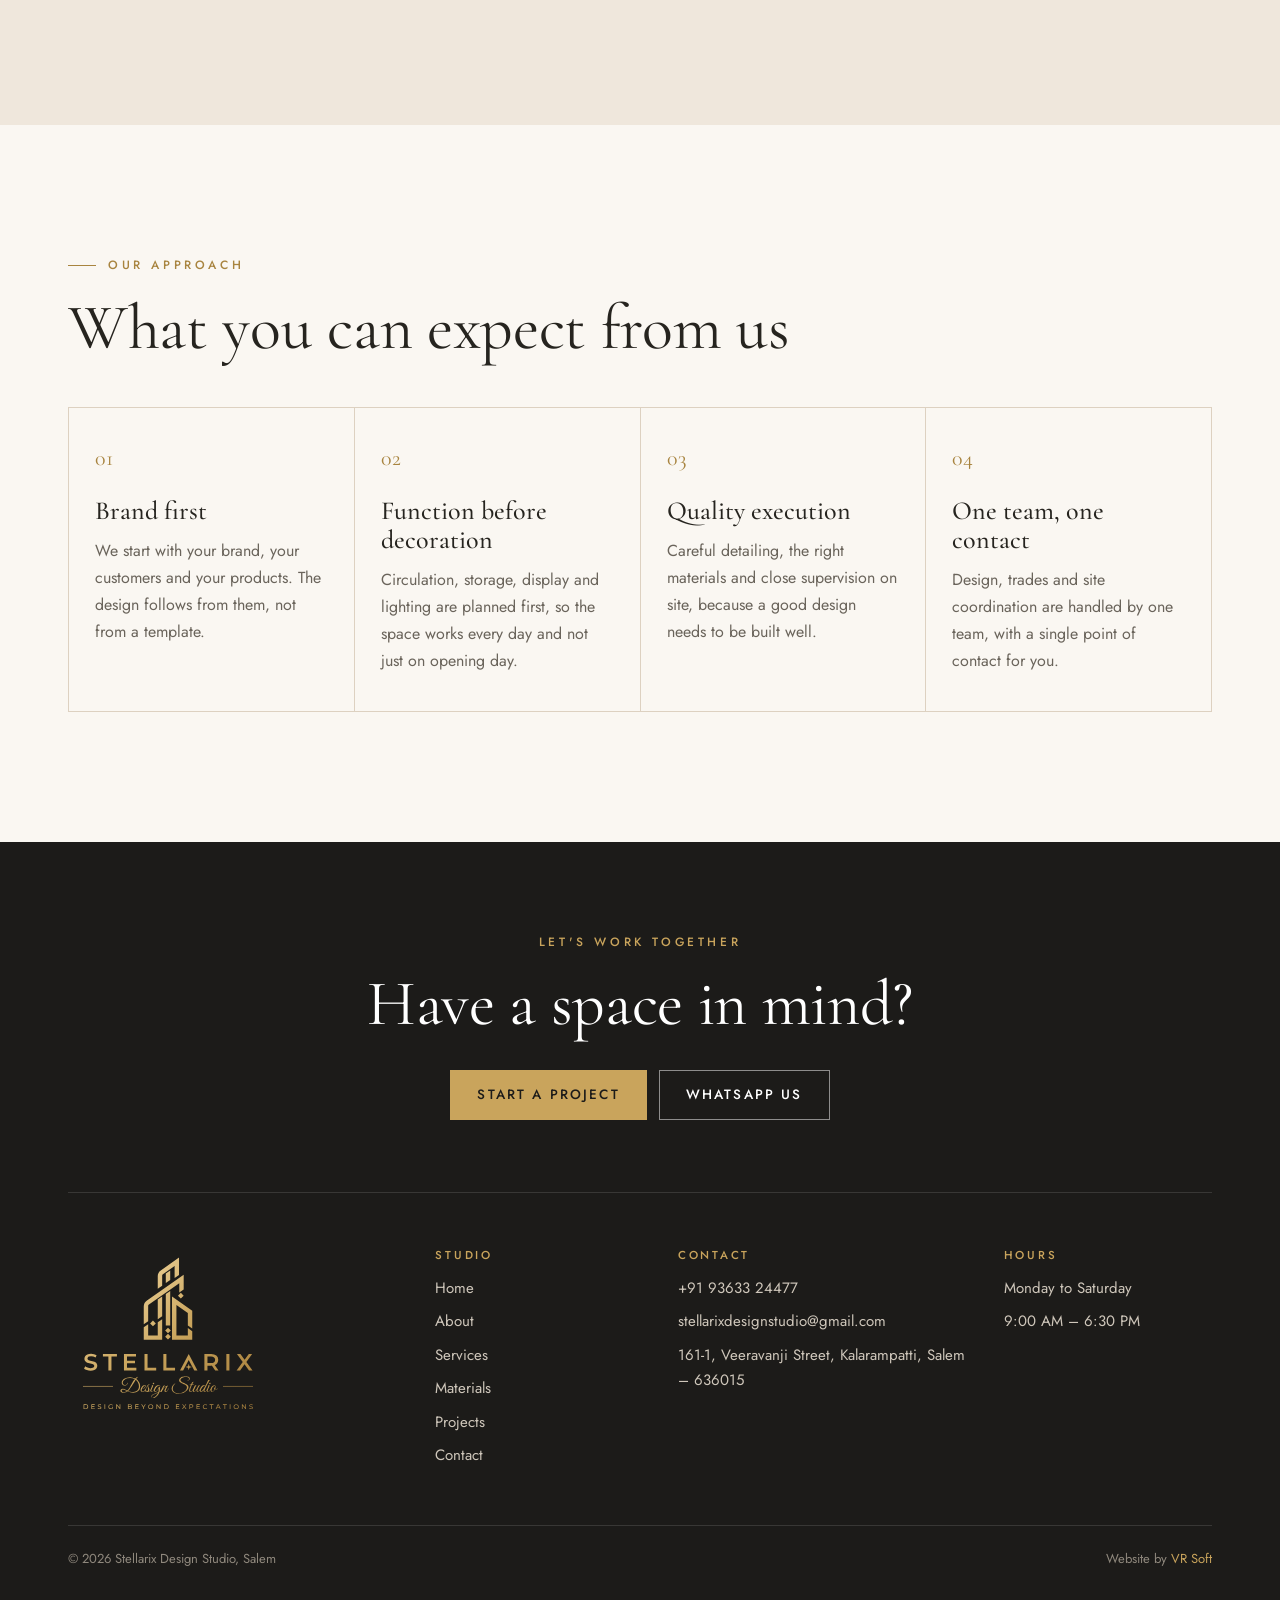
==== commit c7857a43: "Bump asset version so browsers fetch the new CSS/JS Co-Authored-By: Claude Opus 5.5 (1M context) <no" ====
--- a/about.html
+++ b/about.html
@@ -16,7 +16,7 @@
 <link rel="preconnect" href="https://fonts.googleapis.com">
 <link rel="preconnect" href="https://fonts.gstatic.com" crossorigin>
 <link rel="stylesheet" href="https://fonts.googleapis.com/css2?family=Jost:wght@300;400;500&family=Cormorant+Garamond:ital,wght@0,400;0,500;1,400;1,500&display=swap">
-<link rel="stylesheet" href="assets/site.css?v=7">
+<link rel="stylesheet" href="assets/site.css?v=8">
 <script>(function(d){d.classList.add('js');try{if(!sessionStorage.getItem('sx-intro')&&!matchMedia('(prefers-reduced-motion: reduce)').matches){d.classList.add('intro');sessionStorage.setItem('sx-intro','1')}}catch(e){}})(document.documentElement)</script>
 </head>
 <body class="pg-about">
@@ -102,6 +102,6 @@
   </div>
 </footer>
 <a class="fab" href="https://wa.me/919363324477" aria-label="Chat on WhatsApp"><svg viewBox="0 0 24 24" aria-hidden="true"><path d="M12 2a10 10 0 0 0-8.6 15.1L2 22l5-1.3A10 10 0 1 0 12 2zm5.3 14.1c-.2.6-1.3 1.2-1.8 1.2-.5.1-1 .2-3.3-.7-2.8-1.1-4.5-3.9-4.7-4.1-.1-.2-1.1-1.5-1.1-2.8s.7-2 1-2.3c.2-.3.5-.3.7-.3h.5c.2 0 .4 0 .6.5l.8 2c.1.2.1.4 0 .5l-.3.5-.4.4c-.1.1-.3.3-.1.6.2.3.8 1.3 1.7 2.1 1.2 1 2.1 1.3 2.4 1.5.3.1.5.1.6-.1l.9-1.1c.2-.3.4-.2.7-.1l1.9.9c.3.1.5.2.5.3.1.2.1.7-.1 1.4z"/></svg></a>
-<script src="assets/site.js?v=7" defer></script>
+<script src="assets/site.js?v=8" defer></script>
 </body>
 </html>
--- a/assets/site.css
+++ b/assets/site.css
@@ -474,3 +474,14 @@
   .hdr.is-hidden { transform: none; }
 }
 .page-head-img, .case-hero-img { inset: -70px 0; }
+
+/* Material cards with photos */
+.mat { padding: 0; display: flex; flex-direction: column; overflow: hidden; }
+.mat-img { position: relative; aspect-ratio: 4 / 3; overflow: hidden; background: var(--sand-2); }
+.mat-img img { width: 100%; height: 100%; object-fit: cover; transform: scale(1.04); transition: transform 1.2s var(--ease), filter .6s; filter: saturate(.9); }
+.mat:hover .mat-img img { transform: scale(1.12); filter: saturate(1.05); }
+.mat-badge { position: relative; z-index: 1; width: 52px; height: 52px; margin: -26px 0 16px; border-radius: 50%; background: var(--char); display: grid; place-items: center; box-shadow: 0 8px 20px rgba(0, 0, 0, .25); }
+.mat-badge .mat-ic { width: 28px; height: 28px; margin: 0; stroke: var(--gold); }
+.mat:hover .mat-badge .mat-ic { transform: rotate(-8deg) scale(1.08); }
+.mat-body { padding: 0 24px 30px; }
+.photo-credit { margin: 28px 0 0; font-size: 12.5px; color: var(--ink-2); }
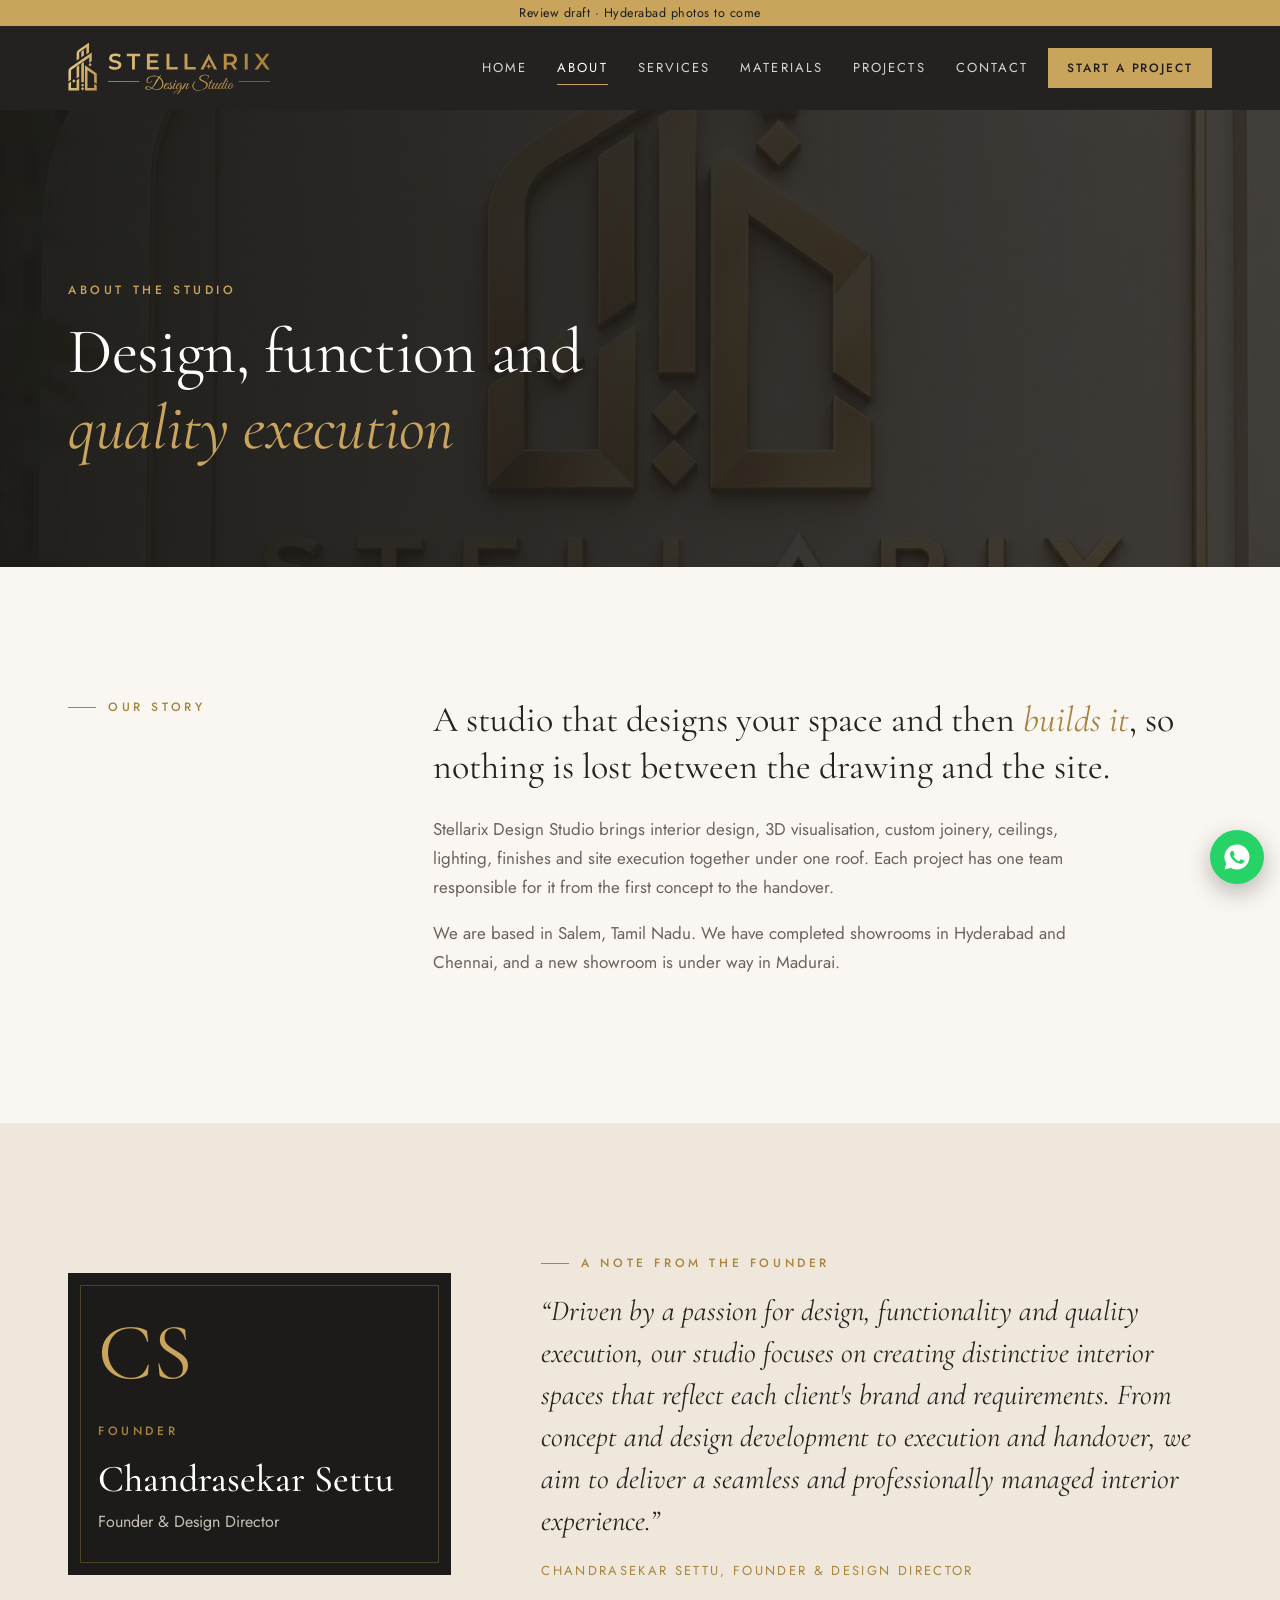
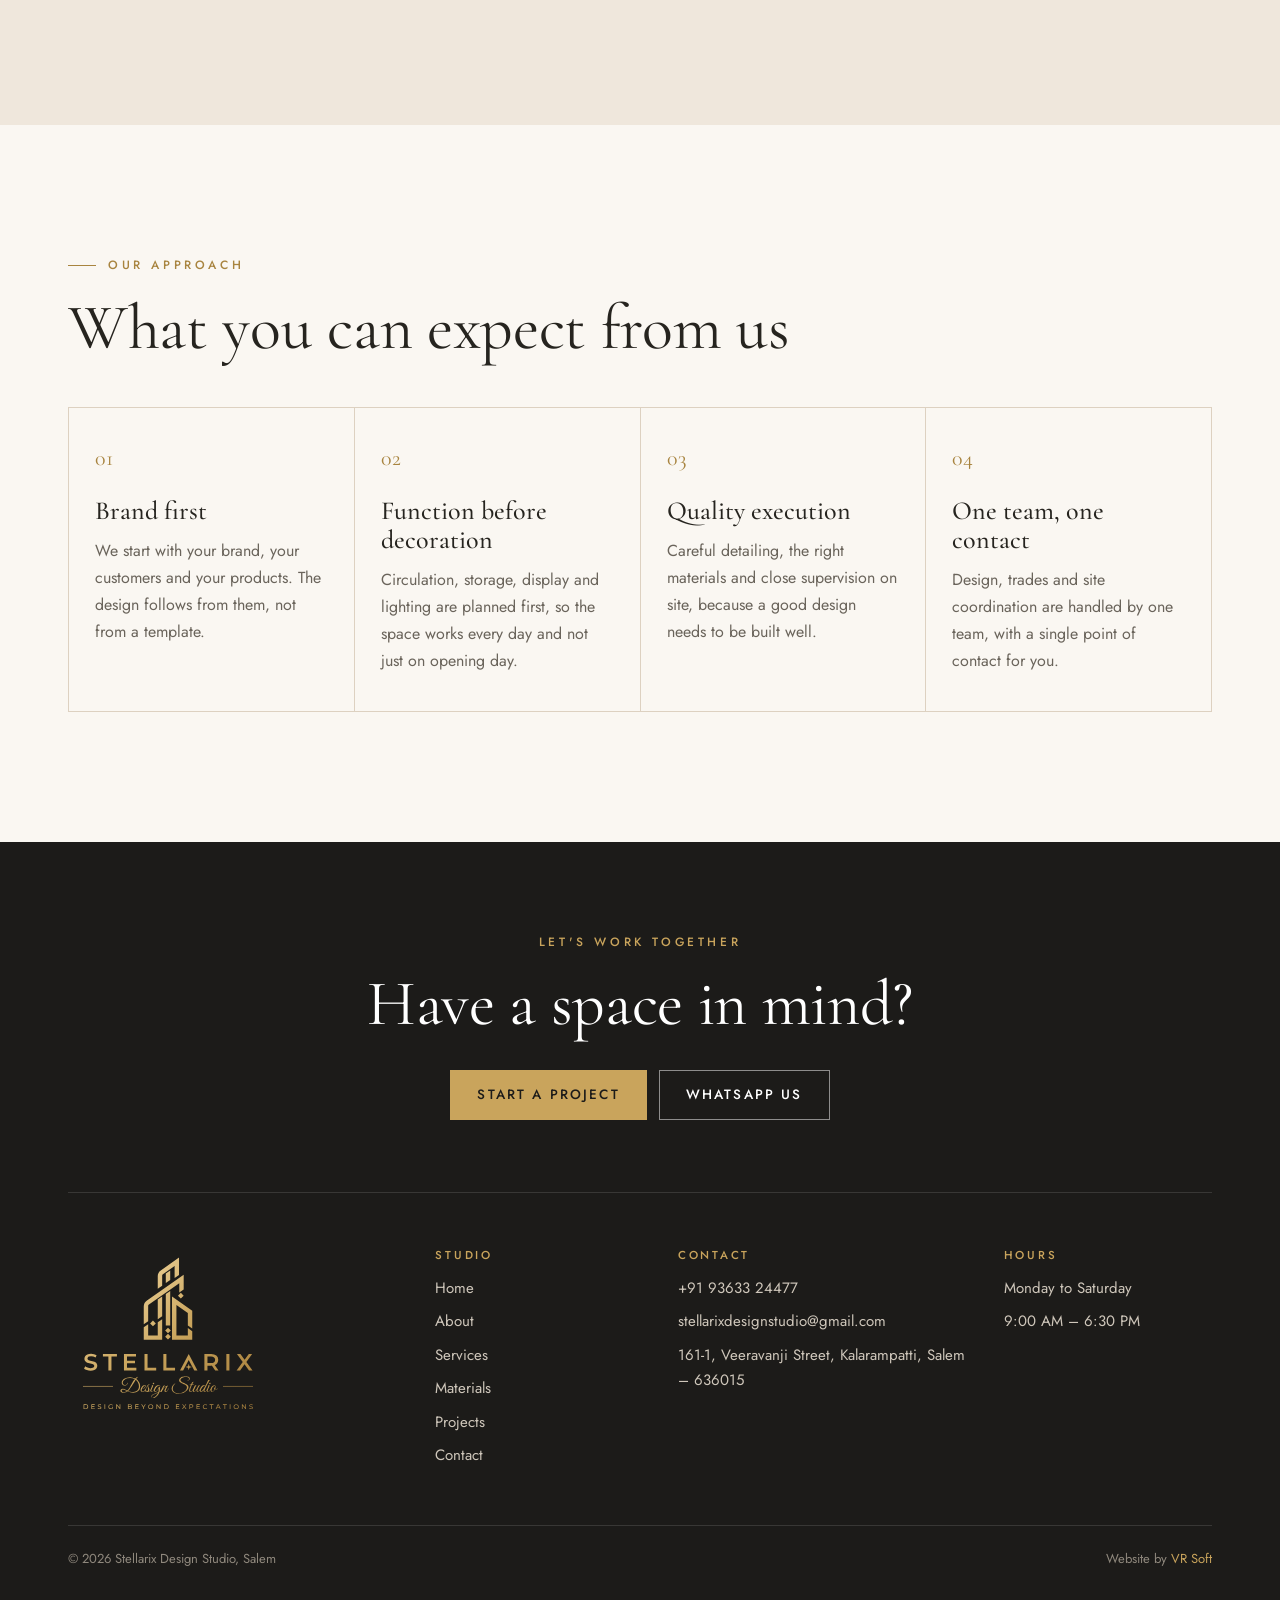
==== commit bd05140c: "Services: photo on every service card (own Vismay Chennai photos tagged 'Our work', Pexels for proce" ====
--- a/about.html
+++ b/about.html
@@ -16,7 +16,7 @@
 <link rel="preconnect" href="https://fonts.googleapis.com">
 <link rel="preconnect" href="https://fonts.gstatic.com" crossorigin>
 <link rel="stylesheet" href="https://fonts.googleapis.com/css2?family=Jost:wght@300;400;500&family=Cormorant+Garamond:ital,wght@0,400;0,500;1,400;1,500&display=swap">
-<link rel="stylesheet" href="assets/site.css?v=8">
+<link rel="stylesheet" href="assets/site.css?v=10">
 <script>(function(d){d.classList.add('js');try{if(!sessionStorage.getItem('sx-intro')&&!matchMedia('(prefers-reduced-motion: reduce)').matches){d.classList.add('intro');sessionStorage.setItem('sx-intro','1')}}catch(e){}})(document.documentElement)</script>
 </head>
 <body class="pg-about">
@@ -102,6 +102,6 @@
   </div>
 </footer>
 <a class="fab" href="https://wa.me/919363324477" aria-label="Chat on WhatsApp"><svg viewBox="0 0 24 24" aria-hidden="true"><path d="M12 2a10 10 0 0 0-8.6 15.1L2 22l5-1.3A10 10 0 1 0 12 2zm5.3 14.1c-.2.6-1.3 1.2-1.8 1.2-.5.1-1 .2-3.3-.7-2.8-1.1-4.5-3.9-4.7-4.1-.1-.2-1.1-1.5-1.1-2.8s.7-2 1-2.3c.2-.3.5-.3.7-.3h.5c.2 0 .4 0 .6.5l.8 2c.1.2.1.4 0 .5l-.3.5-.4.4c-.1.1-.3.3-.1.6.2.3.8 1.3 1.7 2.1 1.2 1 2.1 1.3 2.4 1.5.3.1.5.1.6-.1l.9-1.1c.2-.3.4-.2.7-.1l1.9.9c.3.1.5.2.5.3.1.2.1.7-.1 1.4z"/></svg></a>
-<script src="assets/site.js?v=8" defer></script>
+<script src="assets/site.js?v=10" defer></script>
 </body>
 </html>
--- a/assets/site.css
+++ b/assets/site.css
@@ -485,3 +485,17 @@
 .mat:hover .mat-badge .mat-ic { transform: rotate(-8deg) scale(1.08); }
 .mat-body { padding: 0 24px 30px; }
 .photo-credit { margin: 28px 0 0; font-size: 12.5px; color: var(--ink-2); }
+
+/* Service cards with photos */
+.svc { padding: 0; display: flex; flex-direction: column; }
+.svc-img { position: relative; aspect-ratio: 16 / 10; overflow: hidden; background: var(--sand-2); }
+.svc-img img { width: 100%; height: 100%; object-fit: cover; transform: scale(1.03); transition: transform 1.2s var(--ease); }
+.svc:hover .svc-img img { transform: scale(1.1); }
+.own-tag { position: absolute; left: 12px; bottom: 12px; background: rgba(28, 27, 25, .88); color: var(--gold); font-size: 11px; letter-spacing: .14em; text-transform: uppercase; padding: 6px 10px; }
+.svc-body { padding: 24px 24px 28px; }
+.svc-groups .photo-credit { margin-top: 36px; }
+@media (min-width: 640px) {
+  .svc-list .svc:last-child:nth-child(odd) { grid-column: 1 / -1; flex-direction: row; }
+  .svc-list .svc:last-child:nth-child(odd) .svc-img { width: 50%; aspect-ratio: auto; min-height: 220px; flex: none; }
+  .svc-list .svc:last-child:nth-child(odd) .svc-body { align-self: center; }
+}
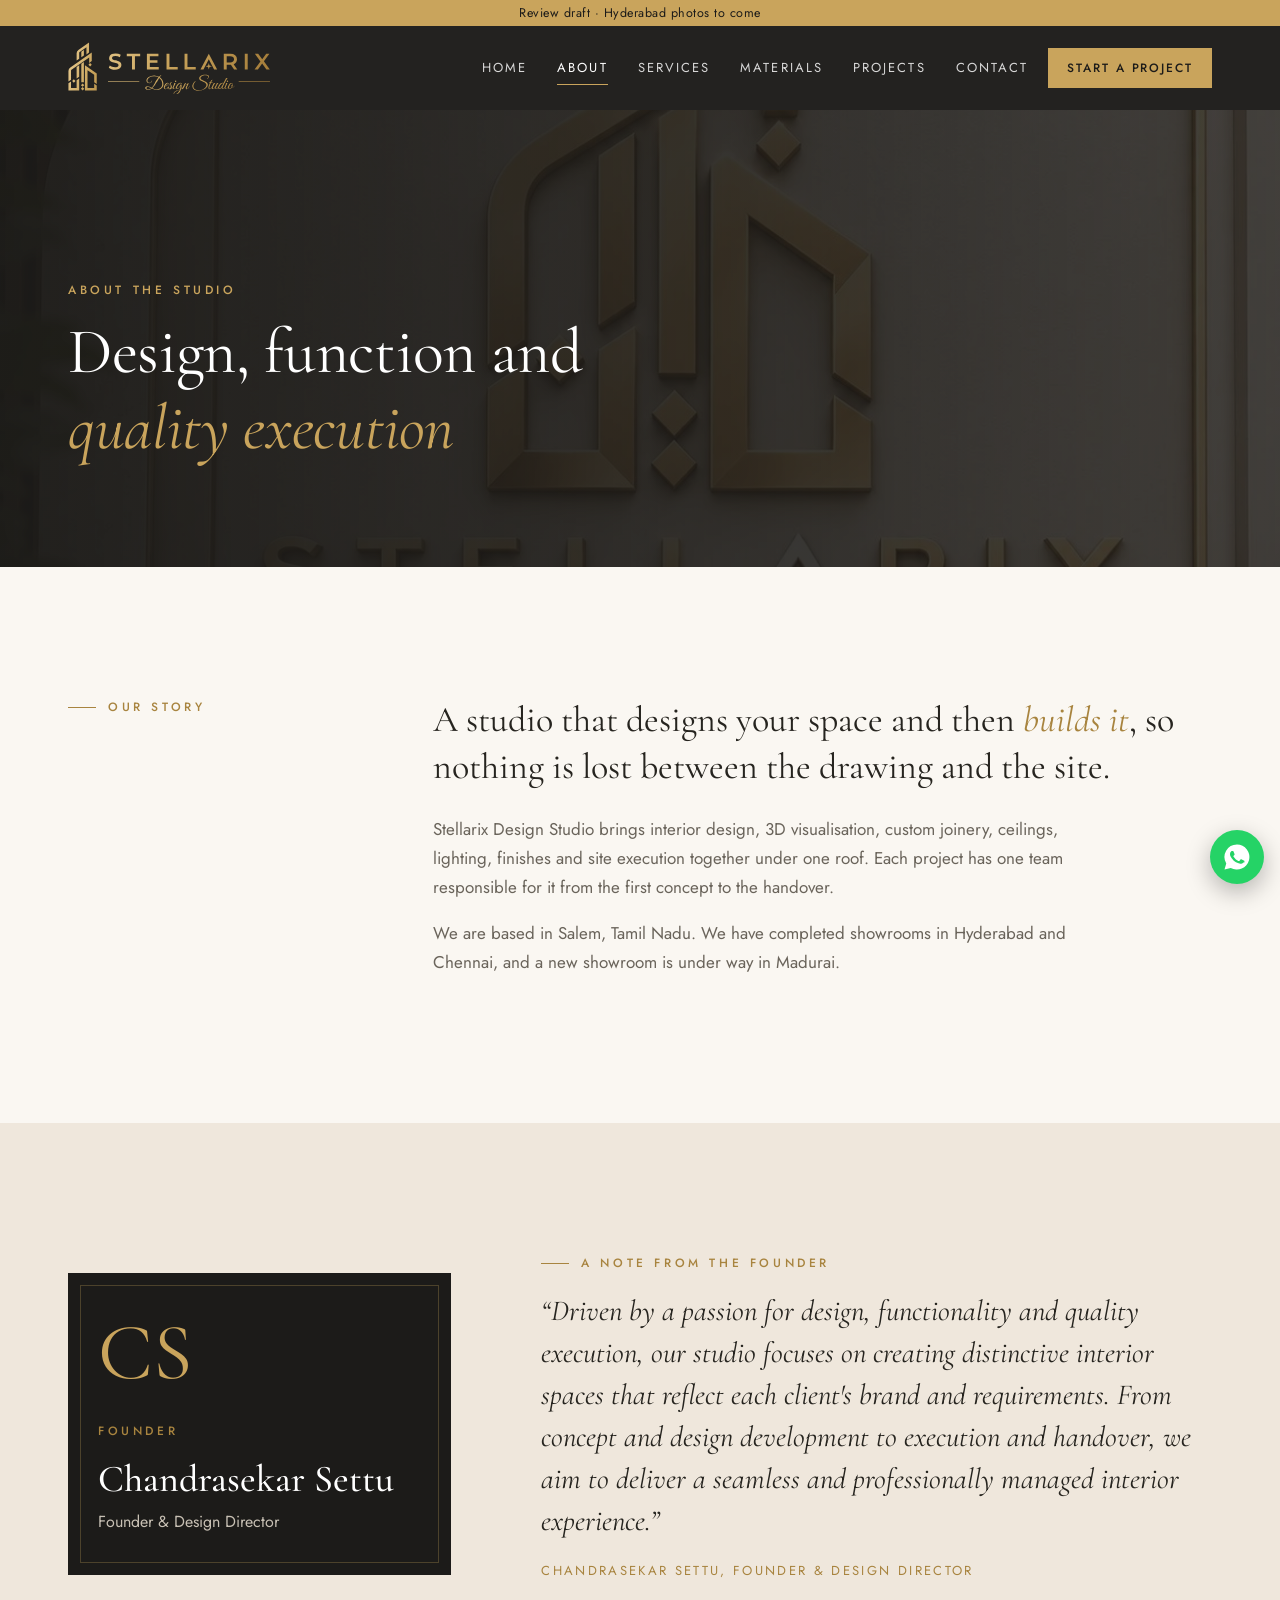
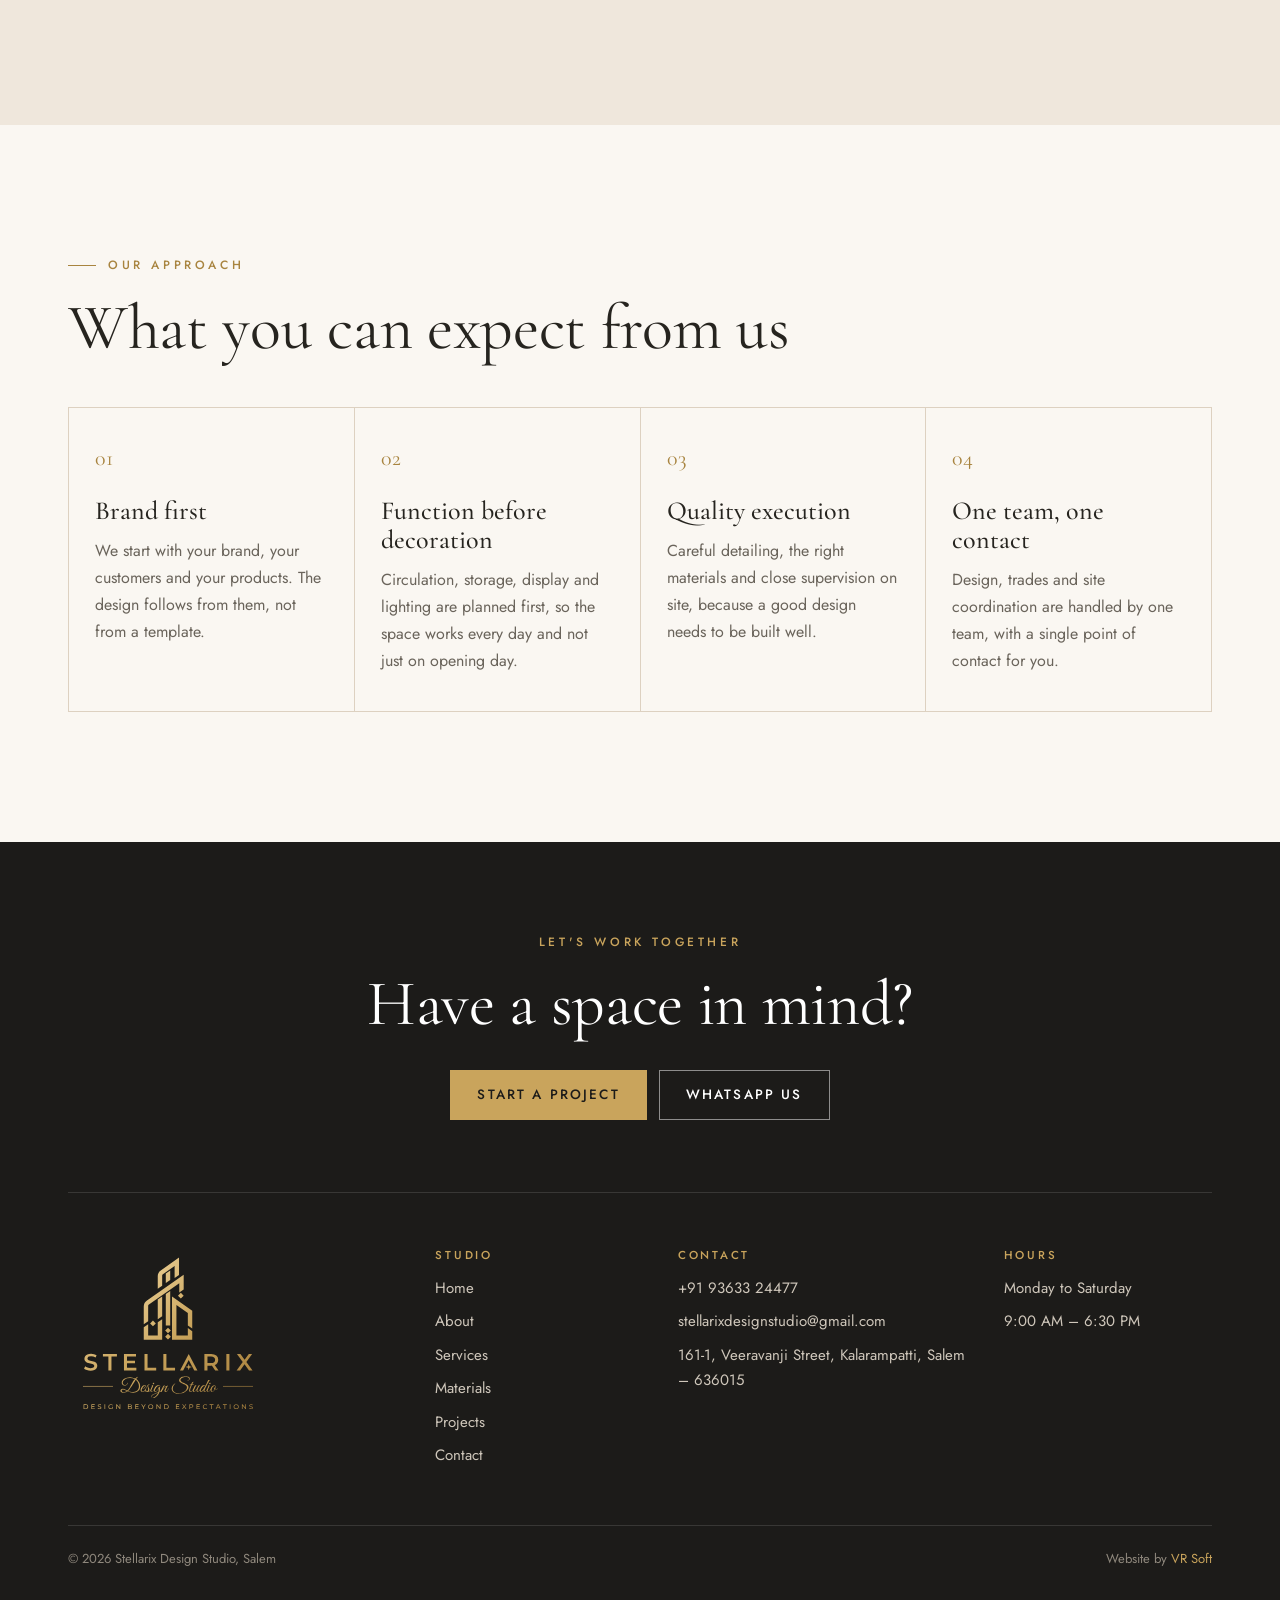
==== commit 8c42e73d: "Home 'Our focus': three-photo Vismay Chennai collage aligned to the text; no parallax there Co-Autho" ====
--- a/about.html
+++ b/about.html
@@ -16,7 +16,7 @@
 <link rel="preconnect" href="https://fonts.googleapis.com">
 <link rel="preconnect" href="https://fonts.gstatic.com" crossorigin>
 <link rel="stylesheet" href="https://fonts.googleapis.com/css2?family=Jost:wght@300;400;500&family=Cormorant+Garamond:ital,wght@0,400;0,500;1,400;1,500&display=swap">
-<link rel="stylesheet" href="assets/site.css?v=10">
+<link rel="stylesheet" href="assets/site.css?v=12">
 <script>(function(d){d.classList.add('js');try{if(!sessionStorage.getItem('sx-intro')&&!matchMedia('(prefers-reduced-motion: reduce)').matches){d.classList.add('intro');sessionStorage.setItem('sx-intro','1')}}catch(e){}})(document.documentElement)</script>
 </head>
 <body class="pg-about">
@@ -102,6 +102,6 @@
   </div>
 </footer>
 <a class="fab" href="https://wa.me/919363324477" aria-label="Chat on WhatsApp"><svg viewBox="0 0 24 24" aria-hidden="true"><path d="M12 2a10 10 0 0 0-8.6 15.1L2 22l5-1.3A10 10 0 1 0 12 2zm5.3 14.1c-.2.6-1.3 1.2-1.8 1.2-.5.1-1 .2-3.3-.7-2.8-1.1-4.5-3.9-4.7-4.1-.1-.2-1.1-1.5-1.1-2.8s.7-2 1-2.3c.2-.3.5-.3.7-.3h.5c.2 0 .4 0 .6.5l.8 2c.1.2.1.4 0 .5l-.3.5-.4.4c-.1.1-.3.3-.1.6.2.3.8 1.3 1.7 2.1 1.2 1 2.1 1.3 2.4 1.5.3.1.5.1.6-.1l.9-1.1c.2-.3.4-.2.7-.1l1.9.9c.3.1.5.2.5.3.1.2.1.7-.1 1.4z"/></svg></a>
-<script src="assets/site.js?v=10" defer></script>
+<script src="assets/site.js?v=12" defer></script>
 </body>
 </html>
--- a/assets/site.css
+++ b/assets/site.css
@@ -499,3 +499,23 @@
   .svc-list .svc:last-child:nth-child(odd) .svc-img { width: 50%; aspect-ratio: auto; min-height: 220px; flex: none; }
   .svc-list .svc:last-child:nth-child(odd) .svc-body { align-self: center; }
 }
+
+/* Our focus: three-photo collage */
+.expertise { align-items: start; }
+.exp-collage { position: relative; display: grid; grid-template-columns: 1.3fr 1fr; grid-template-rows: 1fr 1fr; gap: 12px; aspect-ratio: 6 / 5; }
+.exp-collage .c-main { grid-row: 1 / 3; }
+.exp-collage .img-reveal { height: 100%; }
+.c-tag { position: absolute; left: 12px; bottom: 12px; background: rgba(28, 27, 25, .88); color: var(--gold); font-size: 11px; letter-spacing: .14em; text-transform: uppercase; padding: 6px 10px; z-index: 2; }
+
+/* Facts band */
+.facts-band { background: var(--char-2); color: #fff; border-top: 1px solid var(--line-dk); border-bottom: 1px solid var(--line-dk); }
+.facts-grid { display: grid; grid-template-columns: 1fr 1fr; }
+.fact { padding: 34px 14px; text-align: center; border-bottom: 1px solid var(--line-dk); }
+.fact:nth-child(odd) { border-right: 1px solid var(--line-dk); }
+.fact-n { display: block; font-family: var(--serif); font-size: clamp(52px, 9vw, 84px); line-height: 1; color: var(--gold); font-variant-numeric: lining-nums tabular-nums; }
+.fact-l { display: block; margin-top: 10px; font-size: 12.5px; letter-spacing: .14em; text-transform: uppercase; color: #cfc7bb; }
+@media (min-width: 960px) {
+  .facts-grid { grid-template-columns: repeat(4, 1fr); }
+  .fact { border-bottom: 0; border-right: 1px solid var(--line-dk); padding: 52px 20px; }
+  .fact:last-child { border-right: 0; }
+}
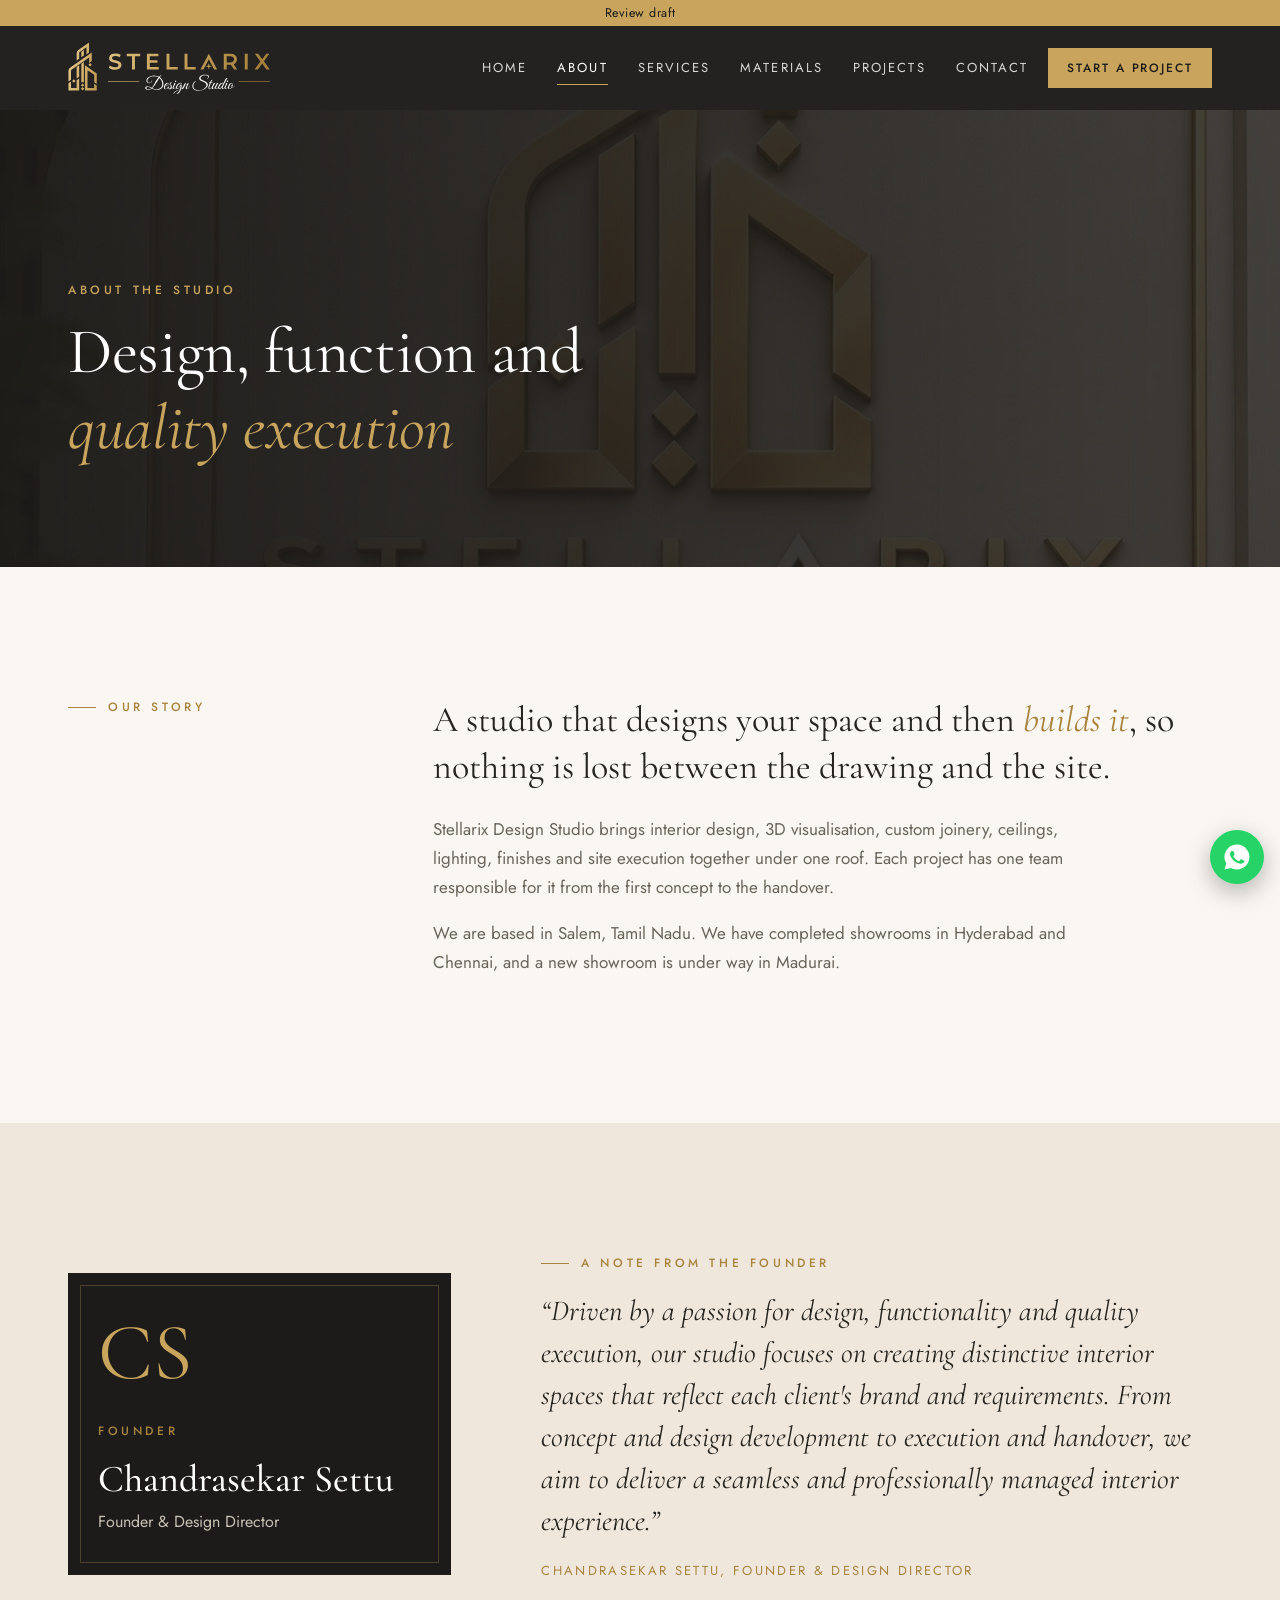
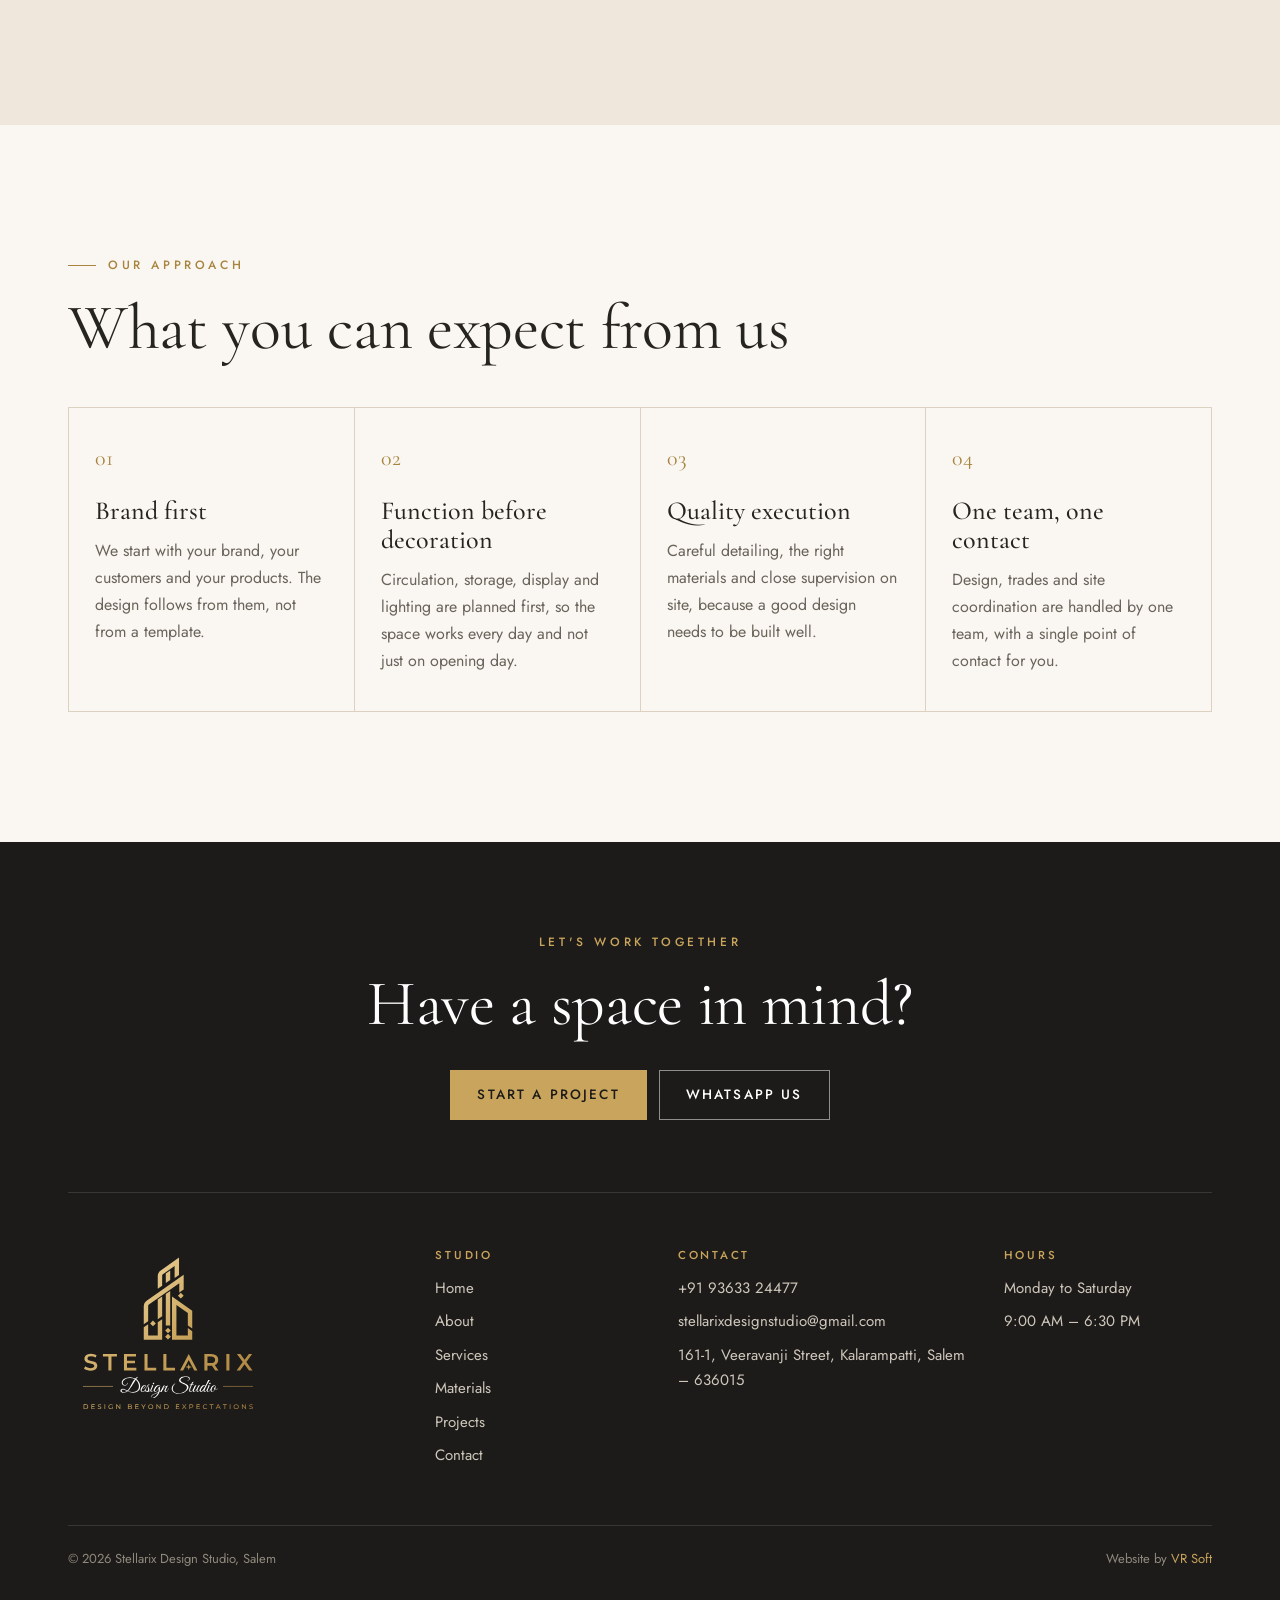
==== commit 41732800: "Client feedback: white 'Design Studio' in logo, Hyderabad case study + photos, new Residential/False" ====
--- a/about.html
+++ b/about.html
@@ -16,14 +16,14 @@
 <link rel="preconnect" href="https://fonts.googleapis.com">
 <link rel="preconnect" href="https://fonts.gstatic.com" crossorigin>
 <link rel="stylesheet" href="https://fonts.googleapis.com/css2?family=Jost:wght@300;400;500&family=Cormorant+Garamond:ital,wght@0,400;0,500;1,400;1,500&display=swap">
-<link rel="stylesheet" href="assets/site.css?v=12">
+<link rel="stylesheet" href="assets/site.css?v=13">
 <script>(function(d){d.classList.add('js');try{if(!sessionStorage.getItem('sx-intro')&&!matchMedia('(prefers-reduced-motion: reduce)').matches){d.classList.add('intro');sessionStorage.setItem('sx-intro','1')}}catch(e){}})(document.documentElement)</script>
 </head>
 <body class="pg-about">
 <div class="loader" aria-hidden="true"><svg class="loader-mark" viewBox="10 6 386 648"><path pathLength="1" d="M124 252 L124 153.8 Q124 125.8 147.30 110.26 L288 11 L288 146.2 L254 170 L254 76.3 L163.82 139.62 Q158 143.5 158 150.5 L158 228.2 Z M186 133.9 L220 110.1 L220 184.8 L186 208.6 Z M16 528 L16 390.3 Q16 360.3 40.96 343.65 L324 144.7 L324 258.2 L290 282 L290 210 L55.82 374.12 Q50 378 50 385 L50 504.2 Z M124 336.2 L158 312.4 L158 464.9 L124 488.7 Z M186 292.8 L220 269 L220 538 L186 538 Z M234 312.8 L390 422 L390 561.2 L356 537.4 L356 439.7 L268 378.1 L268 614 L356 614 L356 557.4 L390 581.2 L390 648 L234 648 Z M16 551 L50 527.2 L50 614 L124 614 L124 511.7 L158 487.9 L158 648 L16 648 Z M302 284 L324 306 L302 328 L280 306 Z M87 499 L109 521 L87 543 L65 521 Z M203 554 L225 576 L203 598 L181 576 Z M203 602 L225 624 L203 646 L181 624 Z"/></svg><span class="loader-name">STELLARIX</span></div>
 <div class="progress" aria-hidden="true"></div>
 <a class="skip" href="#main">Skip to content</a>
-<div class="draft">Review draft · Hyderabad photos to come</div>
+<div class="draft">Review draft</div>
 <header class="hdr">
   <div class="wrap hdr-in">
     <a class="brand" href="index.html" aria-label="Stellarix Design Studio, home"><img class="logo-h" src="assets/img/logo-horizontal.svg" width="828" height="212" alt="Stellarix Design Studio"></a>
@@ -102,6 +102,6 @@
   </div>
 </footer>
 <a class="fab" href="https://wa.me/919363324477" aria-label="Chat on WhatsApp"><svg viewBox="0 0 24 24" aria-hidden="true"><path d="M12 2a10 10 0 0 0-8.6 15.1L2 22l5-1.3A10 10 0 1 0 12 2zm5.3 14.1c-.2.6-1.3 1.2-1.8 1.2-.5.1-1 .2-3.3-.7-2.8-1.1-4.5-3.9-4.7-4.1-.1-.2-1.1-1.5-1.1-2.8s.7-2 1-2.3c.2-.3.5-.3.7-.3h.5c.2 0 .4 0 .6.5l.8 2c.1.2.1.4 0 .5l-.3.5-.4.4c-.1.1-.3.3-.1.6.2.3.8 1.3 1.7 2.1 1.2 1 2.1 1.3 2.4 1.5.3.1.5.1.6-.1l.9-1.1c.2-.3.4-.2.7-.1l1.9.9c.3.1.5.2.5.3.1.2.1.7-.1 1.4z"/></svg></a>
-<script src="assets/site.js?v=12" defer></script>
+<script src="assets/site.js?v=13" defer></script>
 </body>
 </html>
--- a/assets/site.css
+++ b/assets/site.css
@@ -20,7 +20,7 @@
 .skip:focus { left: 8px; }
 a:focus-visible, button:focus-visible, summary:focus-visible { outline: 2px solid var(--gold); outline-offset: 3px; }
 
-.draft { position: relative; z-index: 60; background: var(--gold); color: var(--char); font-size: 12.5px; text-align: center; padding: 0 16px; height: 26px; line-height: 26px; white-space: nowrap; overflow: hidden; text-overflow: ellipsis; letter-spacing: .04em; }
+.draft { position: relative; z-index: 40; background: var(--gold); color: var(--char); font-size: 12.5px; text-align: center; padding: 0 16px; height: 26px; line-height: 26px; white-space: nowrap; overflow: hidden; text-overflow: ellipsis; letter-spacing: .04em; }
 
 /* Type */
 .eyebrow { font-size: 12px; letter-spacing: .3em; text-transform: uppercase; color: var(--gold-2); margin: 0 0 16px; font-weight: 500; }
@@ -83,7 +83,7 @@
 .menu[hidden] { display: flex; }
 .menu.is-open { opacity: 1; visibility: visible; }
 .menu nav { display: grid; gap: 6px; }
-.menu nav a { font-family: var(--serif); font-size: 44px; text-decoration: none; opacity: 0; transform: translateY(20px); transition: opacity .5s var(--ease), transform .5s var(--ease), color .3s; }
+.menu nav a { font-family: var(--serif); font-size: clamp(26px, 7.5vw, 34px); padding: 4px 0; text-decoration: none; opacity: 0; transform: translateY(20px); transition: opacity .5s var(--ease), transform .5s var(--ease), color .3s; }
 .menu nav a[aria-current], .menu nav a:hover { color: var(--gold); }
 .menu.is-open nav a { opacity: 1; transform: none; }
 .menu.is-open nav a:nth-child(2) { transition-delay: .05s; } .menu.is-open nav a:nth-child(3) { transition-delay: .1s; }
@@ -102,6 +102,7 @@
 @keyframes kenburns { from { transform: scale(1.12) translate3d(0, 0, 0); } to { transform: scale(1.01) translate3d(-1%, -1%, 0); } }
 .hero-shade { position: absolute; inset: 0; background: linear-gradient(90deg, rgba(20, 19, 17, .72) 0%, rgba(20, 19, 17, .35) 55%, rgba(20, 19, 17, 0) 85%), linear-gradient(180deg, rgba(20, 19, 17, .55) 0%, rgba(20, 19, 17, .1) 30%, rgba(20, 19, 17, .6) 75%, rgba(20, 19, 17, .9) 100%); }
 .hero .eyebrow, .case-hero .eyebrow { text-shadow: 0 1px 12px rgba(0, 0, 0, .6); }
+@media (max-width: 480px) { .hero .eyebrow, .case-hero .eyebrow, .page-head .eyebrow { letter-spacing: .16em; font-size: 11px; } }
 .hero-in { position: relative; padding-top: 140px; padding-bottom: 110px; }
 .hero-title { font-size: clamp(50px, 12vw, 116px); line-height: .98; margin-bottom: 26px; }
 .hero-lead { font-size: 18px; font-weight: 300; color: #e6dfd4; max-width: 30em; margin-bottom: 32px; }
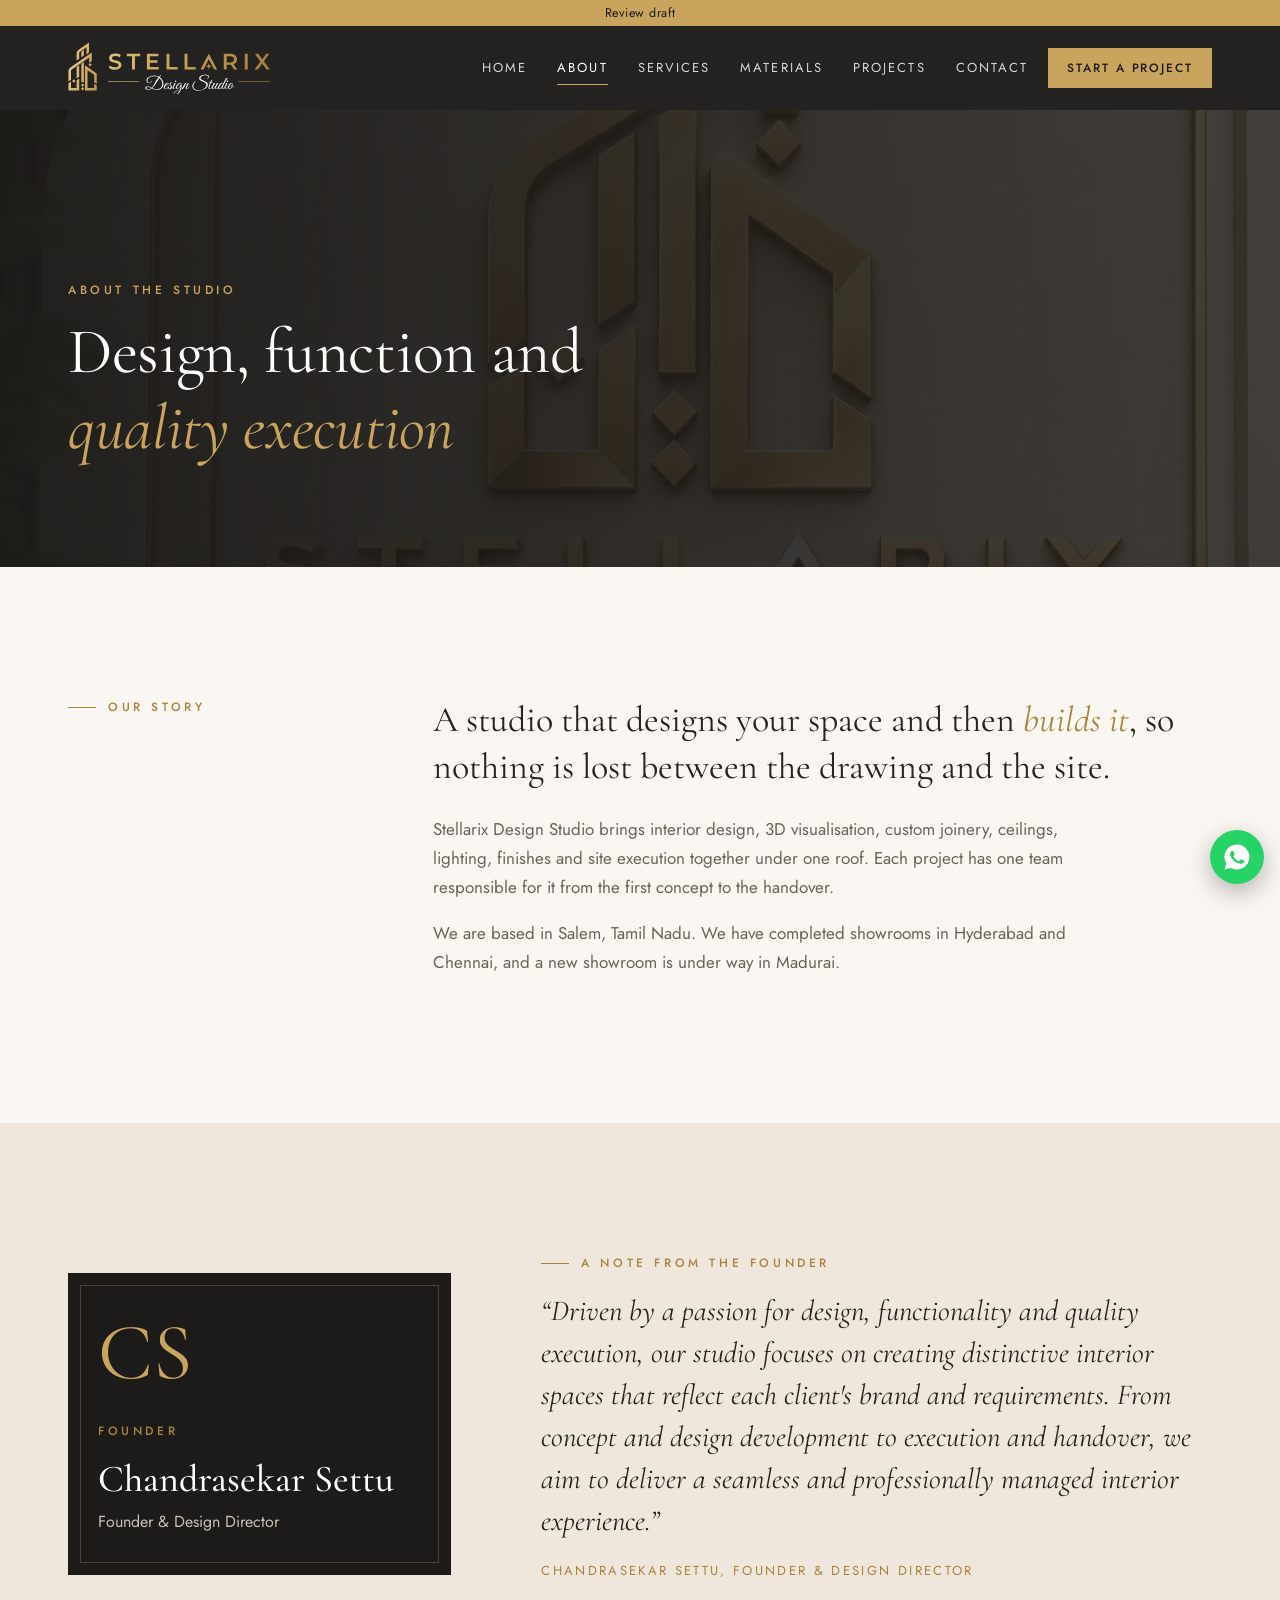
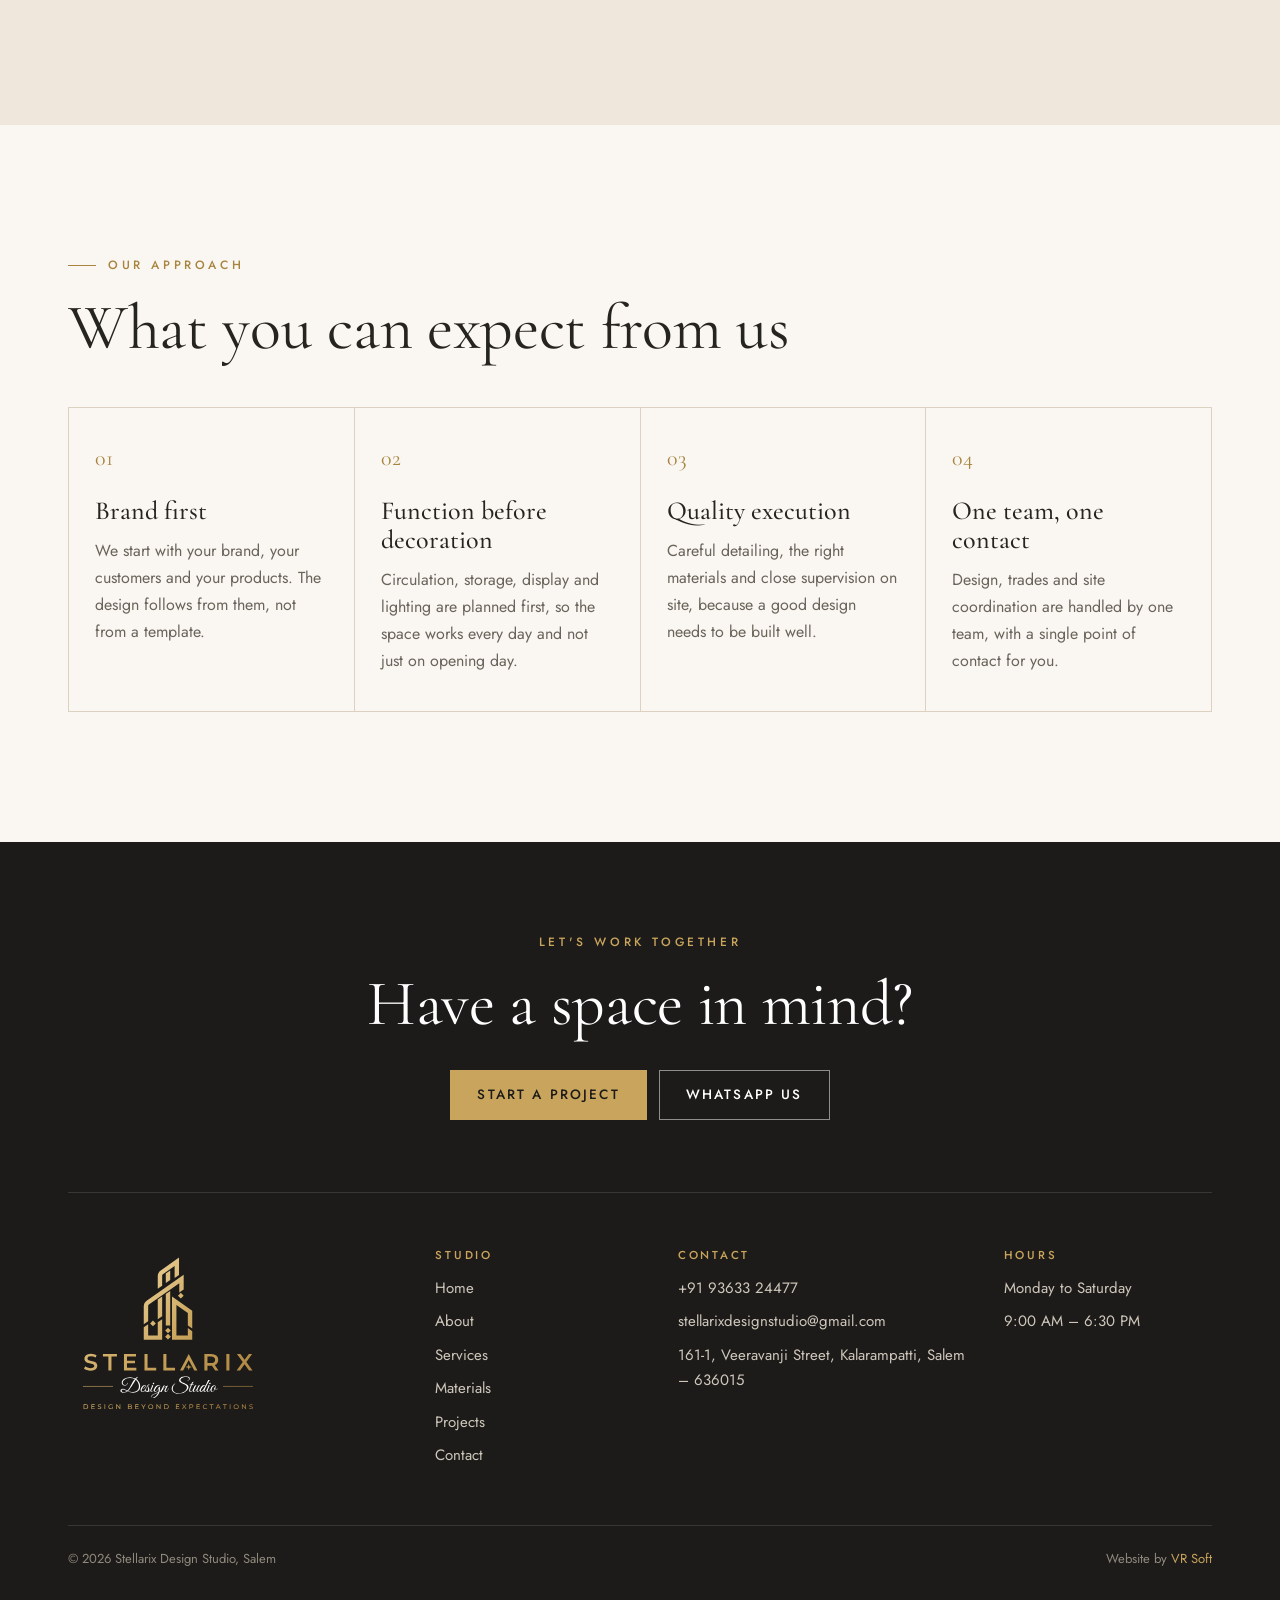
==== commit 84d6f400: "Home hero on phones: logo sign in its own band above the headline (hidden on short phones), no more " ====
--- a/about.html
+++ b/about.html
@@ -16,7 +16,7 @@
 <link rel="preconnect" href="https://fonts.googleapis.com">
 <link rel="preconnect" href="https://fonts.gstatic.com" crossorigin>
 <link rel="stylesheet" href="https://fonts.googleapis.com/css2?family=Jost:wght@300;400;500&family=Cormorant+Garamond:ital,wght@0,400;0,500;1,400;1,500&display=swap">
-<link rel="stylesheet" href="assets/site.css?v=13">
+<link rel="stylesheet" href="assets/site.css?v=14">
 <script>(function(d){d.classList.add('js');try{if(!sessionStorage.getItem('sx-intro')&&!matchMedia('(prefers-reduced-motion: reduce)').matches){d.classList.add('intro');sessionStorage.setItem('sx-intro','1')}}catch(e){}})(document.documentElement)</script>
 </head>
 <body class="pg-about">
@@ -102,6 +102,6 @@
   </div>
 </footer>
 <a class="fab" href="https://wa.me/919363324477" aria-label="Chat on WhatsApp"><svg viewBox="0 0 24 24" aria-hidden="true"><path d="M12 2a10 10 0 0 0-8.6 15.1L2 22l5-1.3A10 10 0 1 0 12 2zm5.3 14.1c-.2.6-1.3 1.2-1.8 1.2-.5.1-1 .2-3.3-.7-2.8-1.1-4.5-3.9-4.7-4.1-.1-.2-1.1-1.5-1.1-2.8s.7-2 1-2.3c.2-.3.5-.3.7-.3h.5c.2 0 .4 0 .6.5l.8 2c.1.2.1.4 0 .5l-.3.5-.4.4c-.1.1-.3.3-.1.6.2.3.8 1.3 1.7 2.1 1.2 1 2.1 1.3 2.4 1.5.3.1.5.1.6-.1l.9-1.1c.2-.3.4-.2.7-.1l1.9.9c.3.1.5.2.5.3.1.2.1.7-.1 1.4z"/></svg></a>
-<script src="assets/site.js?v=13" defer></script>
+<script src="assets/site.js?v=14" defer></script>
 </body>
 </html>
--- a/assets/site.css
+++ b/assets/site.css
@@ -391,6 +391,13 @@
   .slide-logo { background: var(--char); }
   .slide-logo img { position: absolute; right: 0; top: 0; width: 60%; height: 100%; }
 }
+/* Phones/tablets: the whole sign in a band under the header, text below it on charcoal (no logo behind the headline) */
+@media (max-width: 959px) {
+  .slide-logo { background: var(--char); }
+  .slide-logo img { position: absolute; left: 0; top: 70px; width: 100%; height: 34%; object-fit: contain; object-position: center top;
+    -webkit-mask-image: linear-gradient(180deg, #000 75%, transparent); mask-image: linear-gradient(180deg, #000 75%, transparent); }
+}
+@media (max-width: 959px) and (max-height: 760px) { .slide-logo img { display: none; } } /* short phones: no room above the headline; the header already shows the logo */
 
 /* Materials */
 .mats { display: grid; gap: 1px; background: var(--line); border: 1px solid var(--line); }
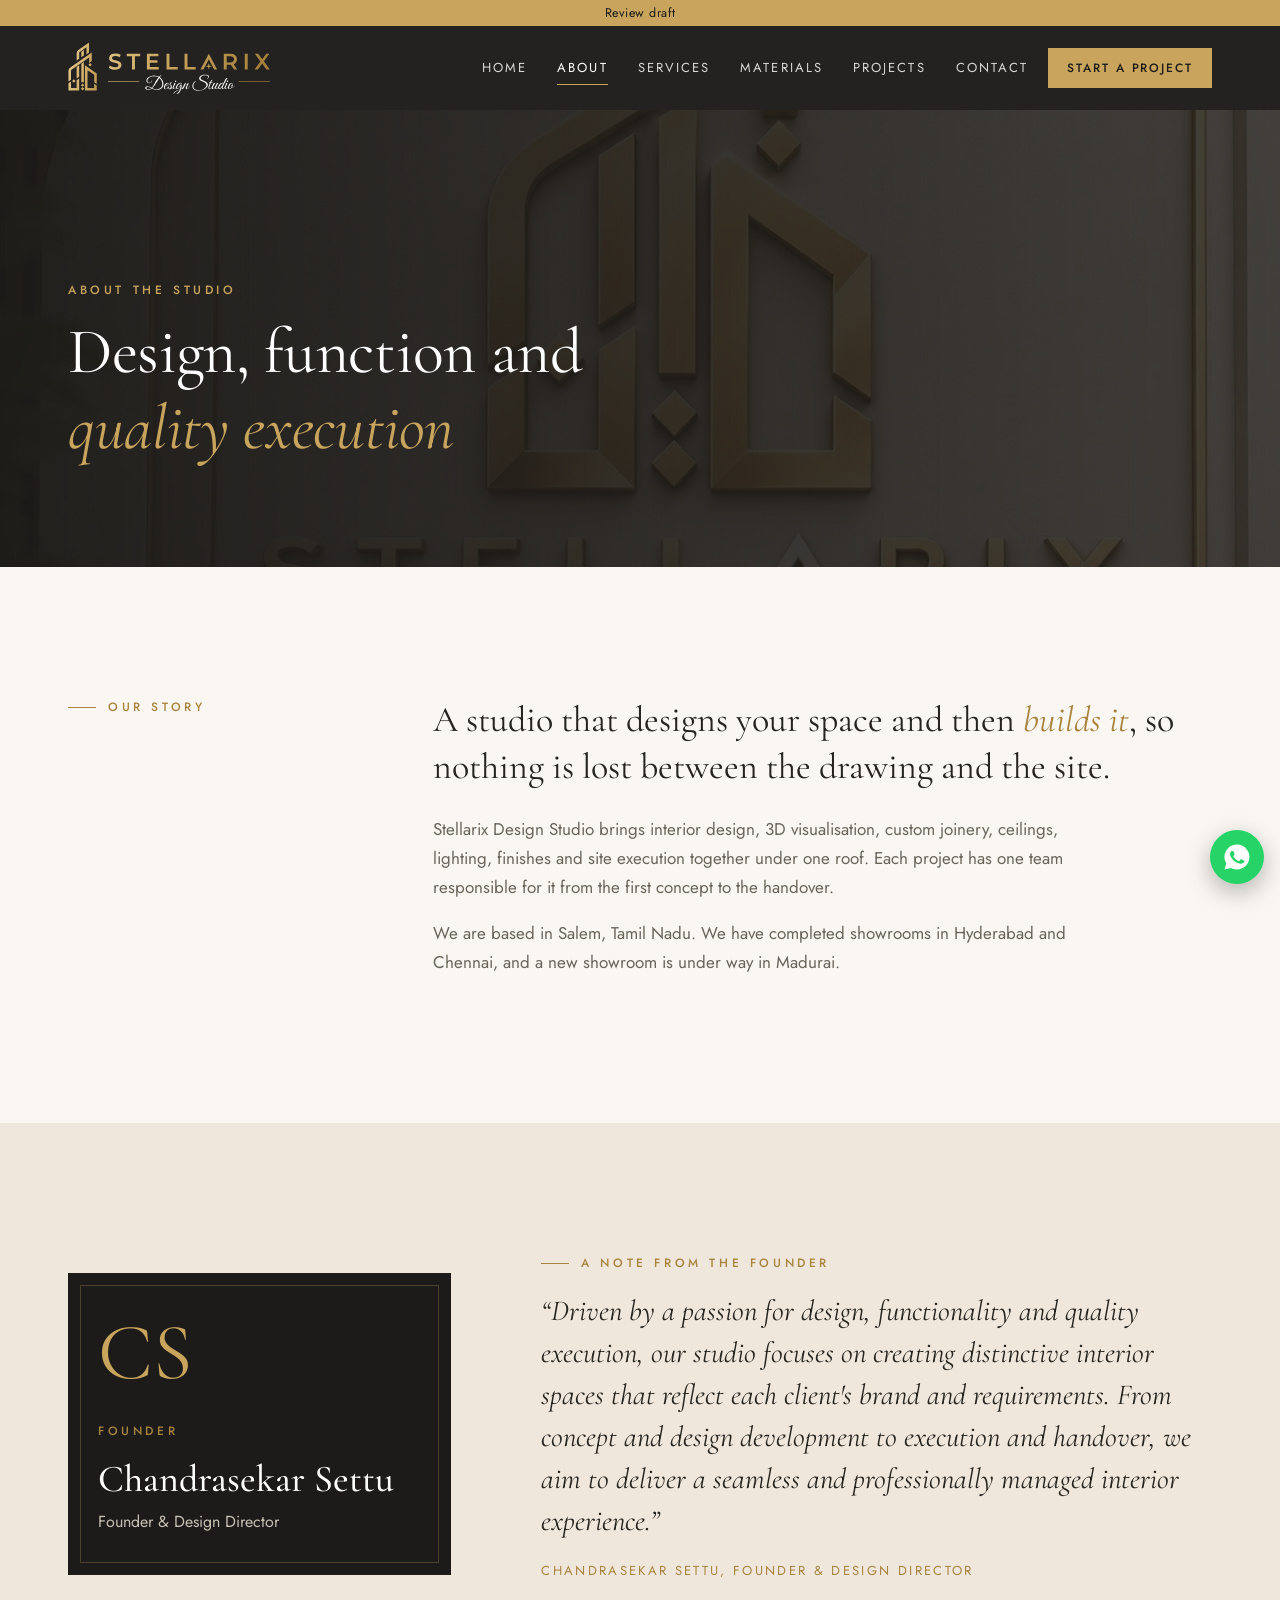
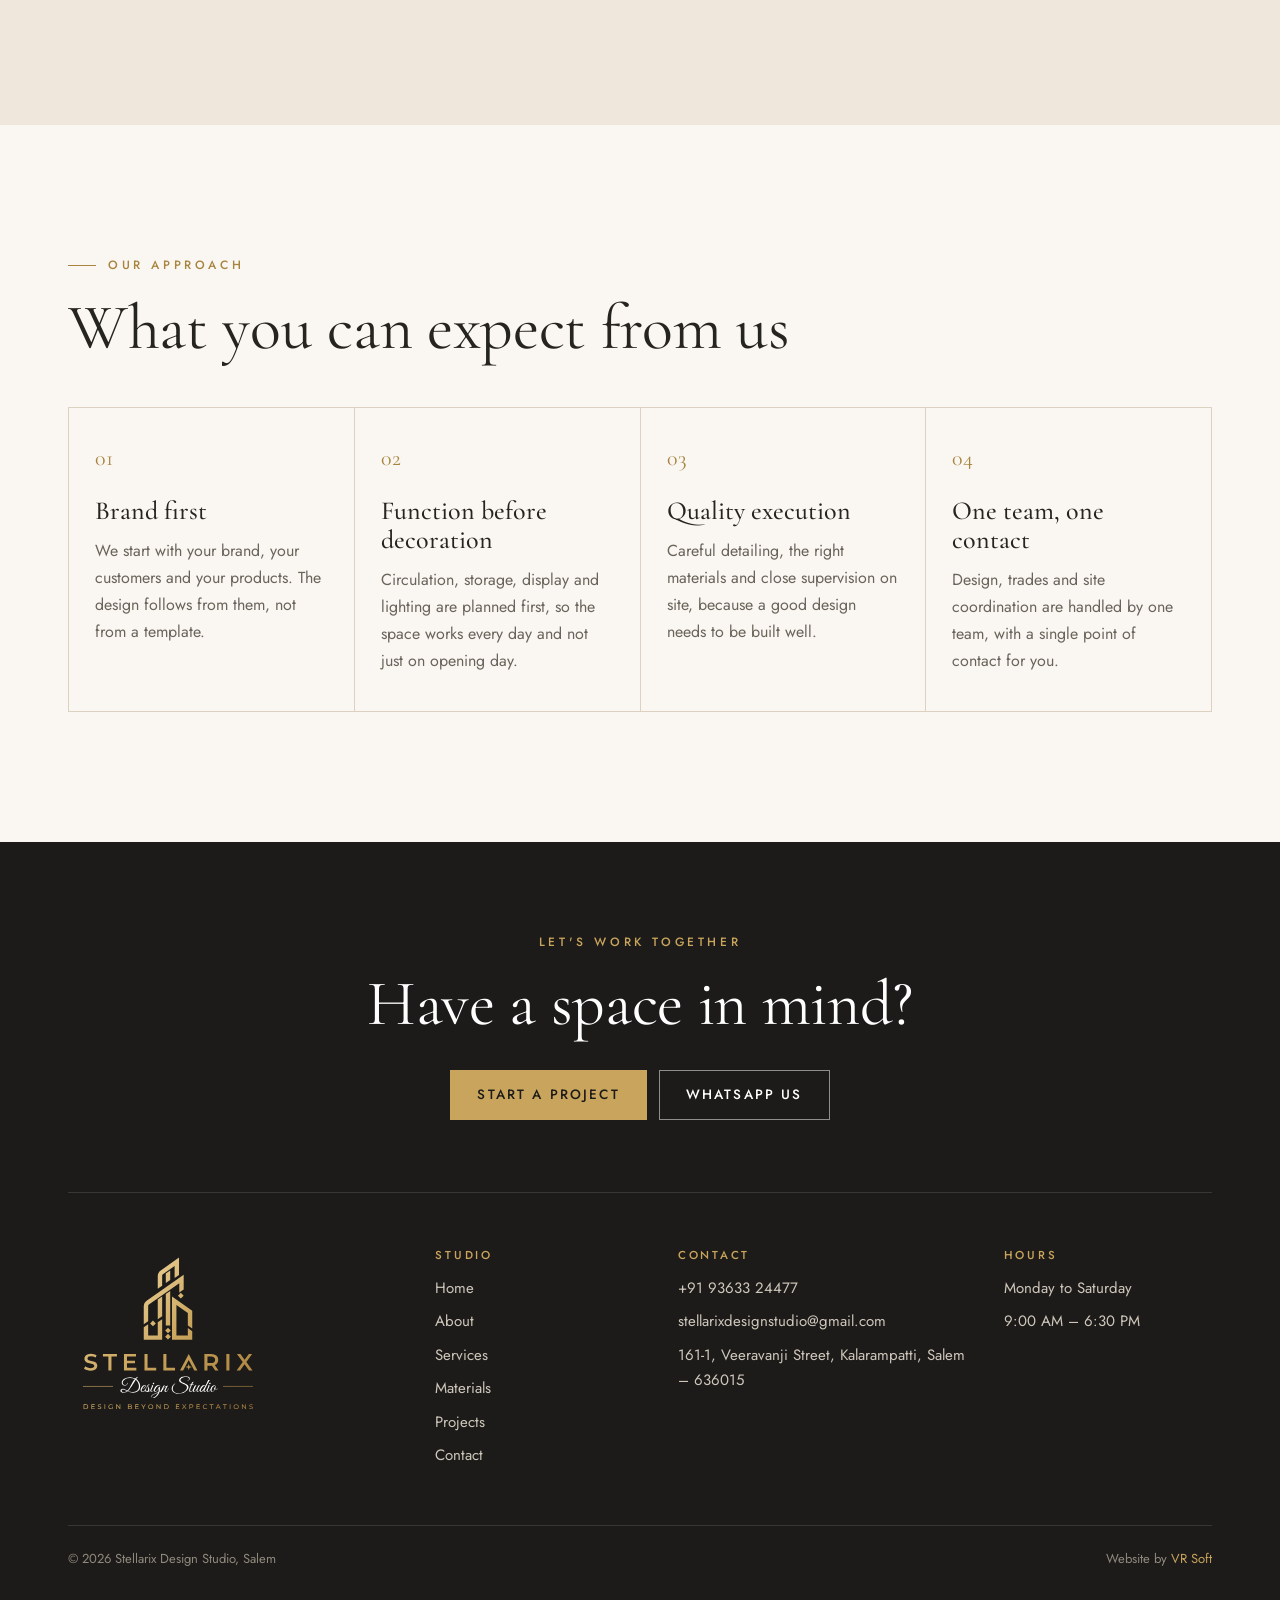
==== commit fb9ef09c: "Hero: text always clears the header on laptops (.wrap padding override); phones show the logo sign a" ====
--- a/about.html
+++ b/about.html
@@ -16,7 +16,7 @@
 <link rel="preconnect" href="https://fonts.googleapis.com">
 <link rel="preconnect" href="https://fonts.gstatic.com" crossorigin>
 <link rel="stylesheet" href="https://fonts.googleapis.com/css2?family=Jost:wght@300;400;500&family=Cormorant+Garamond:ital,wght@0,400;0,500;1,400;1,500&display=swap">
-<link rel="stylesheet" href="assets/site.css?v=14">
+<link rel="stylesheet" href="assets/site.css?v=15">
 <script>(function(d){d.classList.add('js');try{if(!sessionStorage.getItem('sx-intro')&&!matchMedia('(prefers-reduced-motion: reduce)').matches){d.classList.add('intro');sessionStorage.setItem('sx-intro','1')}}catch(e){}})(document.documentElement)</script>
 </head>
 <body class="pg-about">
@@ -102,6 +102,6 @@
   </div>
 </footer>
 <a class="fab" href="https://wa.me/919363324477" aria-label="Chat on WhatsApp"><svg viewBox="0 0 24 24" aria-hidden="true"><path d="M12 2a10 10 0 0 0-8.6 15.1L2 22l5-1.3A10 10 0 1 0 12 2zm5.3 14.1c-.2.6-1.3 1.2-1.8 1.2-.5.1-1 .2-3.3-.7-2.8-1.1-4.5-3.9-4.7-4.1-.1-.2-1.1-1.5-1.1-2.8s.7-2 1-2.3c.2-.3.5-.3.7-.3h.5c.2 0 .4 0 .6.5l.8 2c.1.2.1.4 0 .5l-.3.5-.4.4c-.1.1-.3.3-.1.6.2.3.8 1.3 1.7 2.1 1.2 1 2.1 1.3 2.4 1.5.3.1.5.1.6-.1l.9-1.1c.2-.3.4-.2.7-.1l1.9.9c.3.1.5.2.5.3.1.2.1.7-.1 1.4z"/></svg></a>
-<script src="assets/site.js?v=14" defer></script>
+<script src="assets/site.js?v=15" defer></script>
 </body>
 </html>
--- a/assets/site.css
+++ b/assets/site.css
@@ -104,6 +104,8 @@
 .hero .eyebrow, .case-hero .eyebrow { text-shadow: 0 1px 12px rgba(0, 0, 0, .6); }
 @media (max-width: 480px) { .hero .eyebrow, .case-hero .eyebrow, .page-head .eyebrow { letter-spacing: .16em; font-size: 11px; } }
 .hero-in { position: relative; padding-top: 140px; padding-bottom: 110px; }
+.wrap.hero-in { padding-top: calc(var(--hdr) + 72px); }
+.wrap.case-hero-in { padding-top: calc(var(--hdr) + 56px); }
 .hero-title { font-size: clamp(50px, 12vw, 116px); line-height: .98; margin-bottom: 26px; }
 .hero-lead { font-size: 18px; font-weight: 300; color: #e6dfd4; max-width: 30em; margin-bottom: 32px; }
 .hero-dots { position: absolute; left: 16px; bottom: 36px; display: flex; gap: 8px; }
@@ -391,13 +393,7 @@
   .slide-logo { background: var(--char); }
   .slide-logo img { position: absolute; right: 0; top: 0; width: 60%; height: 100%; }
 }
-/* Phones/tablets: the whole sign in a band under the header, text below it on charcoal (no logo behind the headline) */
-@media (max-width: 959px) {
-  .slide-logo { background: var(--char); }
-  .slide-logo img { position: absolute; left: 0; top: 70px; width: 100%; height: 34%; object-fit: contain; object-position: center top;
-    -webkit-mask-image: linear-gradient(180deg, #000 75%, transparent); mask-image: linear-gradient(180deg, #000 75%, transparent); }
-}
-@media (max-width: 959px) and (max-height: 760px) { .slide-logo img { display: none; } } /* short phones: no room above the headline; the header already shows the logo */
+
 
 /* Materials */
 .mats { display: grid; gap: 1px; background: var(--line); border: 1px solid var(--line); }
